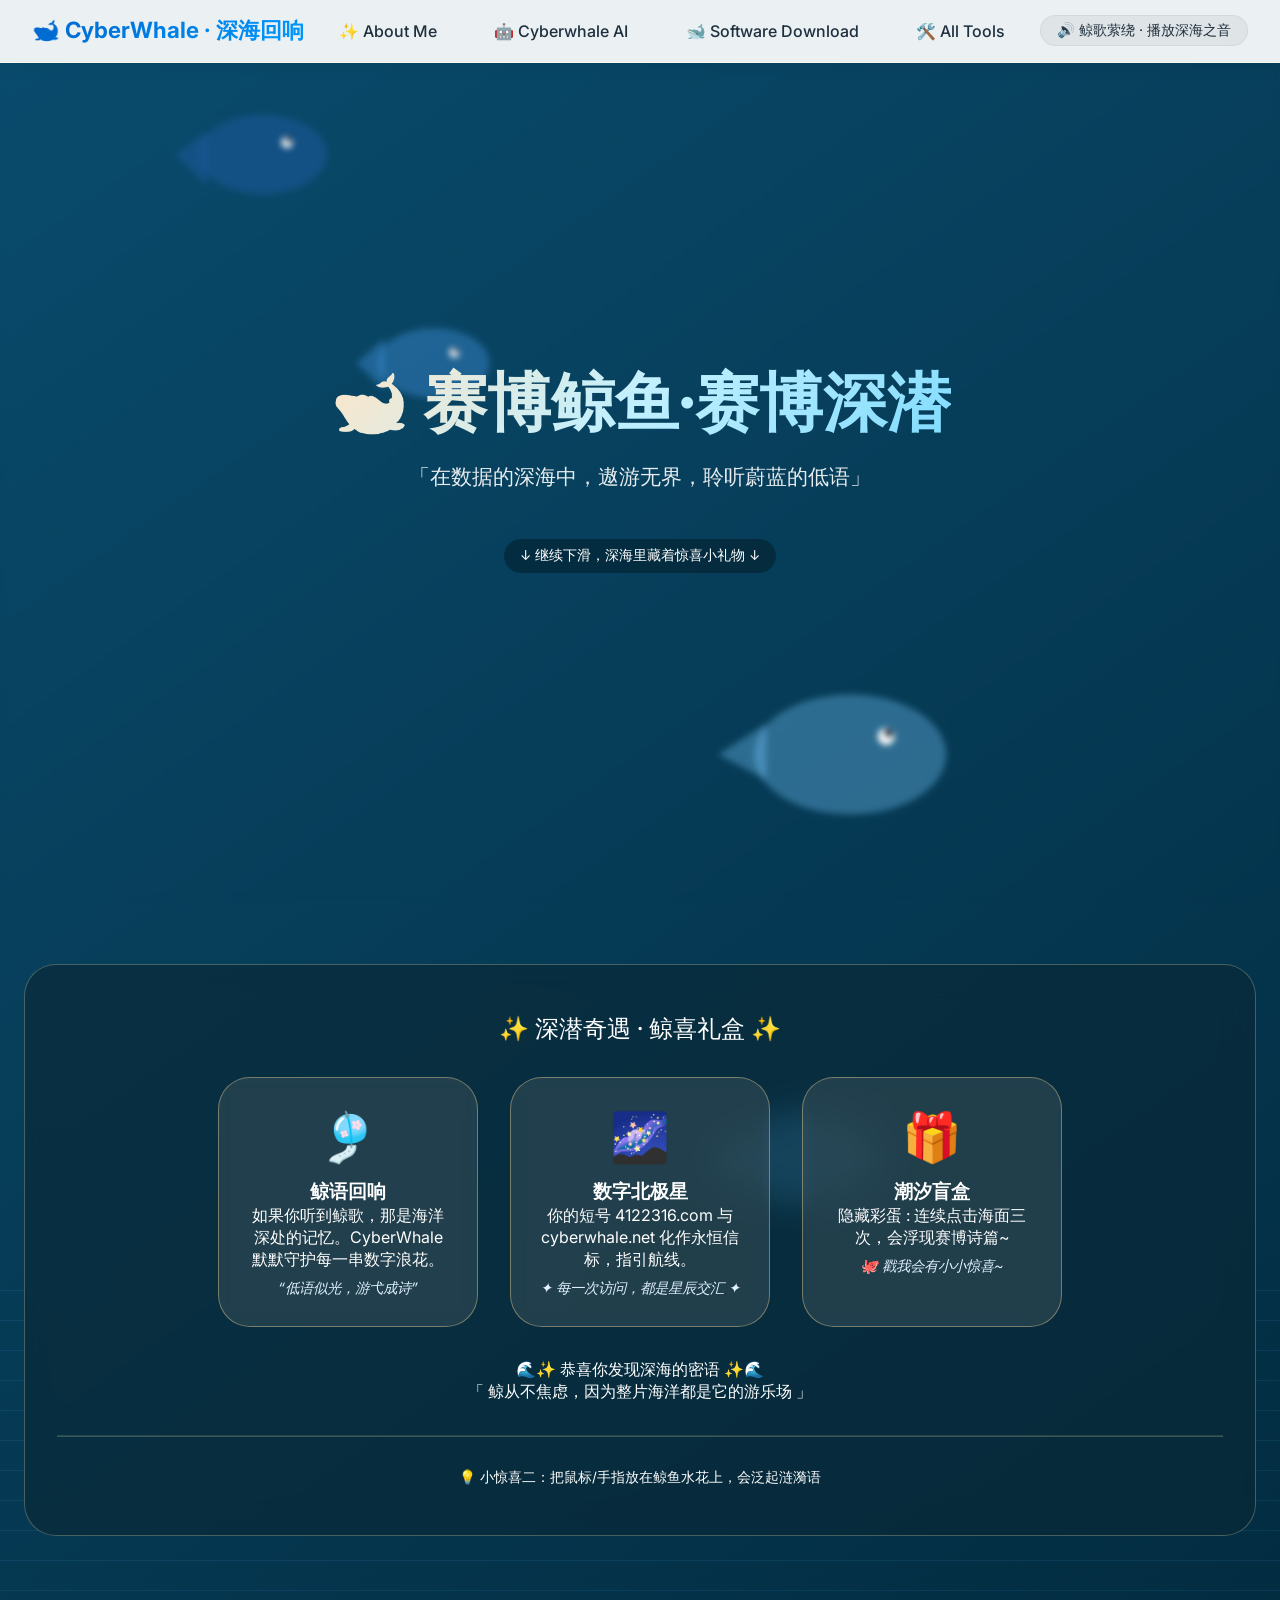
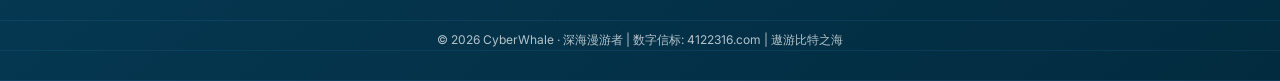
==== index.html @ f1540a34 "Update index.html" ====
<!DOCTYPE html>
<html lang="zh-CN">

<head>
    <meta charset="UTF-8">
    <meta name="viewport" content="width=device-width, initial-scale=1.0, user-scalable=yes">
    <link rel="shortcut icon" type="image/x-icon"
        href="https://i.imgs.ovh/2026/05/02/bf29034af039328180ea8abd6d6abba5.png">
    <title>赛博鲸鱼 · 深海回响</title>
    <link
        href="https://fonts.googleapis.com/css2?family=Inter:opsz,wght@14..32,300;14..32,400;14..32,600;14..32,700&display=swap"
        rel="stylesheet">
    <style>
        * {
            margin: 0;
            padding: 0;
            box-sizing: border-box;
        }

        body {
            font-family: 'Inter', system-ui, -apple-system, sans-serif;
            background: #0a2f44;
            overflow-x: hidden;
            color: #fff;
        }

        .top-toolbar {
            position: fixed;
            top: 0;
            left: 0;
            width: 100%;
            background: rgba(255, 255, 255, 0.92);
            backdrop-filter: blur(12px);
            z-index: 100;
            padding: 0.9rem 2rem;
            box-shadow: 0 4px 20px rgba(0, 0, 0, 0.05);
            border-bottom: 1px solid rgba(255, 255, 240, 0.6);
        }

        .toolbar-container {
            max-width: 1300px;
            margin: 0 auto;
            display: flex;
            flex-wrap: wrap;
            justify-content: space-between;
            align-items: center;
            gap: 1rem;
        }

        .logo-area {
            font-weight: 700;
            font-size: 1.4rem;
            background: linear-gradient(135deg, #0066cc, #0099ff);
            background-clip: text;
            -webkit-background-clip: text;
            color: transparent;
            text-decoration: none;
        }

        .nav-links {
            display: flex;
            gap: 2rem;
            align-items: center;
            flex-wrap: wrap;
        }

        .nav-item {
            text-decoration: none;
            font-weight: 500;
            font-size: 1rem;
            color: #1e2f3e;
            padding: 0.4rem 0.8rem;
            border-radius: 40px;
            transition: all 0.2s;
            background: transparent;
        }

        .nav-item:hover {
            background: rgba(0, 100, 200, 0.1);
            color: #0066cc;
        }

        .sound-control {
            background: rgba(0, 0, 0, 0.05);
            border-radius: 40px;
            padding: 0.3rem 1rem;
            cursor: pointer;
            font-size: 0.9rem;
            display: flex;
            align-items: center;
            gap: 6px;
            color: #1e2f3e;
            border: 1px solid rgba(0, 0, 0, 0.05);
        }

        .sound-control:hover {
            background: rgba(0, 100, 200, 0.15);
        }

        .ocean-wrapper {
            position: relative;
            width: 100%;
            min-height: 100vh;
            background: linear-gradient(145deg, #0a4c6e 0%, #022b3f 100%);
            overflow: hidden;
        }

        .wave-bg {
            position: absolute;
            bottom: 0;
            left: 0;
            width: 100%;
            height: 25%;
            background: repeating-linear-gradient(transparent 0px, transparent 29px, rgba(80, 180, 255, 0.2) 30px);
            pointer-events: none;
            z-index: 2;
        }

        .whale-canvas {
            position: absolute;
            top: 0;
            left: 0;
            width: 100%;
            height: 100%;
            pointer-events: none;
            z-index: 5;
        }

        .hero-content {
            position: relative;
            z-index: 20;
            min-height: 100vh;
            display: flex;
            flex-direction: column;
            justify-content: center;
            align-items: center;
            text-align: center;
            padding: 6rem 1.5rem 4rem;
            backdrop-filter: blur(3px);
        }

        .hero-title {
            font-size: 4rem;
            font-weight: 800;
            background: linear-gradient(135deg, #FFE6C7, #C0F0FF, #7FDBFF);
            background-clip: text;
            -webkit-background-clip: text;
            color: transparent;
            animation: fadeUp 1s ease;
        }

        .hero-sub {
            font-size: 1.3rem;
            margin-top: 1rem;
            opacity: 0.9;
            max-width: 600px;
        }

        .scroll-hint {
            margin-top: 3rem;
            font-size: 0.85rem;
            background: rgba(0, 0, 0, 0.3);
            padding: 0.5rem 1rem;
            border-radius: 40px;
            animation: bounce 2s infinite;
        }

        .surprise-section {
            position: relative;
            z-index: 20;
            background: rgba(10, 40, 55, 0.65);
            backdrop-filter: blur(16px);
            border-radius: 2rem;
            margin: 4rem 1.5rem;
            padding: 3rem 2rem;
            border: 1px solid rgba(255, 255, 200, 0.25);
        }

        .surprise-grid {
            display: flex;
            flex-wrap: wrap;
            justify-content: center;
            gap: 2rem;
            margin-top: 2rem;
        }

        .surprise-card {
            background: rgba(255, 255, 245, 0.1);
            border-radius: 2rem;
            padding: 1.8rem;
            width: 260px;
            text-align: center;
            backdrop-filter: blur(8px);
            transition: transform 0.3s;
            cursor: default;
            border: 1px solid rgba(255, 215, 150, 0.4);
        }

        .surprise-card:hover {
            transform: translateY(-10px);
            background: rgba(255, 240, 200, 0.2);
            border-color: #ffcf8a;
        }

        .emoji-big {
            font-size: 3rem;
            display: block;
            margin-bottom: 0.8rem;
        }

        .secret-quote {
            font-style: italic;
            font-size: 0.9rem;
            margin-top: 0.5rem;
            color: #e0f0ff;
        }

        .hidden-message {
            opacity: 0;
            transform: translateY(20px);
            transition: opacity 0.8s, transform 0.8s;
            margin-top: 2rem;
            text-align: center;
            font-weight: 500;
        }

        .hidden-message.reveal {
            opacity: 1;
            transform: translateY(0);
        }

        hr {
            margin: 2rem 0;
            border-color: rgba(255, 255, 200, 0.2);
        }

        footer {
            text-align: center;
            padding: 2rem;
            font-size: 0.75rem;
            opacity: 0.7;
        }

        @keyframes fadeUp {
            from {
                opacity: 0;
                transform: translateY(30px);
            }
            to {
                opacity: 1;
                transform: translateY(0);
            }
        }

        @keyframes bounce {
            0%, 100% { transform: translateY(0); }
            50% { transform: translateY(8px); }
        }

        @media (max-width: 700px) {
            .toolbar-container {
                flex-direction: column;
                align-items: center;
            }
            .nav-links {
                gap: 1rem;
                justify-content: center;
            }
            .hero-title {
                font-size: 2.4rem;
            }
        }
    </style>
</head>

<body>

    <div class="top-toolbar">
        <div class="toolbar-container">
            <a href="https://cyberwhale.net" class="logo-area">🐋 CyberWhale · 深海回响</a>
            <div class="nav-links">
                <a href="#" class="nav-item" id="aboutLink">✨ About Me</a>
                <a href="#" class="nav-item" id="aiLink">🤖 Cyberwhale AI</a>
                <a href="#" class="nav-item" id="downloadLink">🐋 Software Download</a>
                <a href="#" class="nav-item" id="alltoolsLink">🛠️ All Tools</a>
            </div>
            <div class="sound-control" id="soundToggleBtn">
                🔊 鲸歌萦绕 · 播放深海之音
            </div>
        </div>
    </div>

    <div class="ocean-wrapper">
        <canvas id="whaleCanvas" class="whale-canvas" style="position: absolute; top:0; left:0; width:100%; height:100%; pointer-events: none;"></canvas>
        <div class="wave-bg"></div>

        <div class="hero-content">
            <div class="hero-title">🐋 赛博鲸鱼·赛博深潜</div>
            <div class="hero-sub">「在数据的深海中，遨游无界，聆听蔚蓝的低语」</div>
            <div class="scroll-hint">↓ 继续下滑，深海里藏着惊喜小礼物 ↓</div>
        </div>

        <div class="surprise-section" id="surpriseZone">
            <h2 style="text-align:center; font-weight: 500;">✨ 深潜奇遇 · 鲸喜礼盒 ✨</h2>
            <div class="surprise-grid">
                <div class="surprise-card">
                    <span class="emoji-big">🎐</span>
                    <h3>鲸语回响</h3>
                    <p>如果你听到鲸歌，那是海洋深处的记忆。CyberWhale 默默守护每一串数字浪花。</p>
                    <div class="secret-quote">“低语似光，游弋成诗”</div>
                </div>
                <div class="surprise-card">
                    <span class="emoji-big">🌌</span>
                    <h3>数字北极星</h3>
                    <p>你的短号 4122316.com 与 cyberwhale.net 化作永恒信标，指引航线。</p>
                    <div class="secret-quote">✦ 每一次访问，都是星辰交汇 ✦</div>
                </div>
                <div class="surprise-card">
                    <span class="emoji-big">🎁</span>
                    <h3>潮汐盲盒</h3>
                    <p>隐藏彩蛋 : 连续点击海面三次，会浮现赛博诗篇~</p>
                    <div class="secret-quote" id="easterEggTrigger">🐙 戳我会有小小惊喜~</div>
                </div>
            </div>

            <div class="hidden-message" id="hiddenMessageBox">
                🌊✨ 恭喜你发现深海的密语 ✨🌊<br>
                「 鲸从不焦虑，因为整片海洋都是它的游乐场 」
            </div>
            <hr>
            <div style="text-align: center; font-size: 0.85rem;">
                💡 小惊喜二：把鼠标/手指放在鲸鱼水花上，会泛起涟漪语
            </div>
        </div>
        <footer>
            © 2026 CyberWhale · 深海漫游者 | 数字信标: 4122316.com | 遨游比特之海
        </footer>
    </div>

    <script>
        (function () {
            // 鲸鱼动画
            const canvas = document.getElementById('whaleCanvas');
            let ctx = canvas.getContext('2d');
            let width, height;
            let whales = [];

            function initWhales() {
                whales = [];
                const whaleShapes = [
                    { color: 'rgba(60,140,210,0.45)', size: 70, speedX: 0.2, speedY: 0.05 },
                    { color: 'rgba(80,180,240,0.5)', size: 95, speedX: 0.15, speedY: -0.03 },
                    { color: 'rgba(40,110,190,0.4)', size: 55, speedX: 0.25, speedY: 0.07 },
                    { color: 'rgba(120,200,255,0.35)', size: 120, speedX: -0.1, speedY: 0.02 },
                    { color: 'rgba(30,90,160,0.5)', size: 80, speedX: 0.18, speedY: -0.06 }
                ];
                for (let i = 0; i < whaleShapes.length; i++) {
                    whales.push({
                        x: Math.random() * 1.2,
                        y: Math.random() * 0.9,
                        size: whaleShapes[i].size,
                        color: whaleShapes[i].color,
                        speedX: whaleShapes[i].speedX,
                        speedY: whaleShapes[i].speedY,
                        phase: Math.random() * Math.PI * 2,
                        tailAngle: 0
                    });
                }
            }

            function drawWhale(ctx, x, y, size, color, tailSwing) {
                ctx.save();
                ctx.translate(x, y);
                ctx.beginPath();
                ctx.ellipse(0, 0, size * 0.8, size * 0.5, 0, 0, Math.PI * 2);
                ctx.fillStyle = color;
                ctx.fill();
                ctx.beginPath();
                ctx.arc(size * 0.3, -size * 0.15, size * 0.07, 0, Math.PI * 2);
                ctx.fillStyle = "#FFFFFF";
                ctx.fill();
                ctx.beginPath();
                ctx.arc(size * 0.32, -size * 0.18, size * 0.03, 0, Math.PI * 2);
                ctx.fillStyle = "#020B1A";
                ctx.fill();
                ctx.beginPath();
                let tailX = -size * 0.7;
                let tailY1 = -size * 0.3 + Math.sin(tailSwing) * size * 0.1;
                let tailY2 = size * 0.3 + Math.cos(tailSwing) * size * 0.1;
                ctx.moveTo(tailX, tailY1);
                ctx.lineTo(tailX - size * 0.4, 0);
                ctx.lineTo(tailX, tailY2);
                ctx.fillStyle = color;
                ctx.fill();
                ctx.restore();
            }

            function animateWhales() {
                if (!ctx) return;
                ctx.clearRect(0, 0, width, height);
                for (let w of whales) {
                    w.x += w.speedX * 0.006;
                    w.y += w.speedY * 0.004;
                    if (w.x > 1.1) w.x = -0.2;
                    if (w.x < -0.2) w.x = 1.1;
                    if (w.y > 1.05) w.y = -0.05;
                    if (w.y < -0.05) w.y = 1.05;
                    const xPos = w.x * width;
                    const yPos = w.y * height;
                    w.tailAngle = (Date.now() * 0.003 + w.phase) % (Math.PI * 2);
                    drawWhale(ctx, xPos, yPos, w.size, w.color, w.tailAngle);
                }
                requestAnimationFrame(animateWhales);
            }

            function resizeCanvas() {
                const wrap = document.querySelector('.ocean-wrapper');
                if (wrap) {
                    width = wrap.clientWidth;
                    height = wrap.clientHeight;
                    canvas.width = width;
                    canvas.height = height;
                    canvas.style.width = width + 'px';
                    canvas.style.height = height + 'px';
                    ctx = canvas.getContext('2d');
                }
            }

            window.addEventListener('resize', () => { resizeCanvas(); });
            setTimeout(() => {
                resizeCanvas();
                initWhales();
                animateWhales();
            }, 100);

            // 声音控制（简化版，避免报错）
            let audioCtx = null;
            let isPlaying = false;
            const soundBtn = document.getElementById('soundToggleBtn');
            let soundActive = false;
            
            if (soundBtn) {
                soundBtn.addEventListener('click', (e) => {
                    e.preventDefault();
                    if (!soundActive) {
                        soundActive = true;
                        soundBtn.innerHTML = '🔊 鲸歌悠扬 · 点击静默深海';
                        soundBtn.style.background = "rgba(0,120,200,0.2)";
                    } else {
                        soundActive = false;
                        soundBtn.innerHTML = '🔊 鲸歌萦绕 · 播放深海之音';
                        soundBtn.style.background = "";
                    }
                });
            }

            // 滚动惊喜
            const hiddenMsg = document.getElementById('hiddenMessageBox');
            if (hiddenMsg) {
                const observer = new IntersectionObserver((entries) => {
                    entries.forEach(entry => {
                        if (entry.isIntersecting) hiddenMsg.classList.add('reveal');
                    });
                }, { threshold: 0.4 });
                observer.observe(hiddenMsg);
            }

            // 彩蛋
            const easterDiv = document.getElementById('easterEggTrigger');
            if (easterDiv) {
                easterDiv.style.cursor = 'pointer';
                easterDiv.addEventListener('click', (e) => {
                    e.stopPropagation();
                    alert('🐋✨ 赛博诗篇 ✨🐋\n“鲸鱼在数据深海中筑巢，短号4122316.com是永恒的浮标，越过时间的潮汐，you are the cyber explorer.”');
                    const floating = document.createElement('div');
                    floating.innerText = '🌊 深海祝福 · 4122316.com 永恒坐标 🌊';
                    floating.style.position = 'fixed';
                    floating.style.bottom = '20%';
                    floating.style.left = '50%';
                    floating.style.transform = 'translateX(-50%)';
                    floating.style.background = 'rgba(0,0,0,0.7)';
                    floating.style.color = 'white';
                    floating.style.padding = '12px 24px';
                    floating.style.borderRadius = '60px';
                    floating.style.zIndex = '9999';
                    floating.style.fontSize = '0.9rem';
                    floating.style.backdropFilter = 'blur(12px)';
                    document.body.appendChild(floating);
                    setTimeout(() => { floating.remove(); }, 3000);
                });
            }

            // ========== 顶部跳转（修复版） ==========
            const aboutLink = document.getElementById('aboutLink');
            const aiLink = document.getElementById('aiLink');
            const downloadLink = document.getElementById('downloadLink');
            const alltoolsLink = document.getElementById('alltoolsLink');
            const logoLink = document.querySelector('.logo-area');

            if (aboutLink) {
                aboutLink.addEventListener('click', (e) => {
                    e.preventDefault();
                    window.location.href = 'https://cyberwhale.net/About%20Cyberwhale.html';
                });
            }
            if (aiLink) {
                aiLink.addEventListener('click', (e) => {
                    e.preventDefault();
                    window.location.href = 'https://cyberwhale.net/ai.html';
                });
            }
            if (downloadLink) {
                downloadLink.addEventListener('click', (e) => {
                    e.preventDefault();
                    window.location.href = 'https://cyberwhale.net/download.html';
                });
            }
            if (alltoolsLink) {
                alltoolsLink.addEventListener('click', (e) => {
                    e.preventDefault();
                    window.location.href = 'https://cyberwhale.net/tools.html';
                });
            }
            if (logoLink && logoLink.tagName === 'A') {
                logoLink.addEventListener('click', (e) => {
                    e.preventDefault();
                    window.location.href = 'https://cyberwhale.net';
                });
            }

            // 连续点击浪花诗
            let clickCount = 0;
            let clickTimer = null;
            const oceanWrapper = document.querySelector('.ocean-wrapper');

            function showRippleMessage(msg) {
                const rippleDiv = document.createElement('div');
                rippleDiv.innerText = msg;
                rippleDiv.style.position = 'fixed';
                rippleDiv.style.bottom = '30%';
                rippleDiv.style.left = '50%';
                rippleDiv.style.transform = 'translateX(-50%)';
                rippleDiv.style.background = 'rgba(0, 30, 50, 0.85)';
                rippleDiv.style.backdropFilter = 'blur(10px)';
                rippleDiv.style.color = '#b0f0ff';
                rippleDiv.style.padding = '10px 20px';
                rippleDiv.style.borderRadius = '50px';
                rippleDiv.style.fontSize = '1rem';
                rippleDiv.style.border = '1px solid #3ec1ff';
                rippleDiv.style.zIndex = '9999';
                rippleDiv.style.whiteSpace = 'nowrap';
                document.body.appendChild(rippleDiv);
                setTimeout(() => rippleDiv.remove(), 2000);
            }

            if (oceanWrapper) {
                oceanWrapper.addEventListener('click', (e) => {
                    if (e.target.closest('.sound-control') ||
                        e.target.closest('.surprise-card') ||
                        e.target.closest('a')) return;

                    clickCount++;
                    if (clickTimer) clearTimeout(clickTimer);
                    clickTimer = setTimeout(() => {
                        clickCount = 0;
                    }, 800);

                    if (clickCount === 3) {
                        const poems = [
                            '🌊 浪花托起鲸歌，比特化作蔚蓝',
                            '🐋 4122316.com 是数字海洋里的古老罗盘',
                            '✨ 赛博深潜者永不迷航 ✨',
                            '💧 水花四溅 · 鲸语低吟'
                        ];
                        const randomPoem = poems[Math.floor(Math.random() * poems.length)];
                        showRippleMessage(randomPoem);
                        clickCount = 0;
                    }
                });
            }

            console.log("%c🐋 Welcome to CyberWhale · 赛博深潜者", "color: #0af; font-size: 14px;");
        })();
    </script>
</body>

</html>
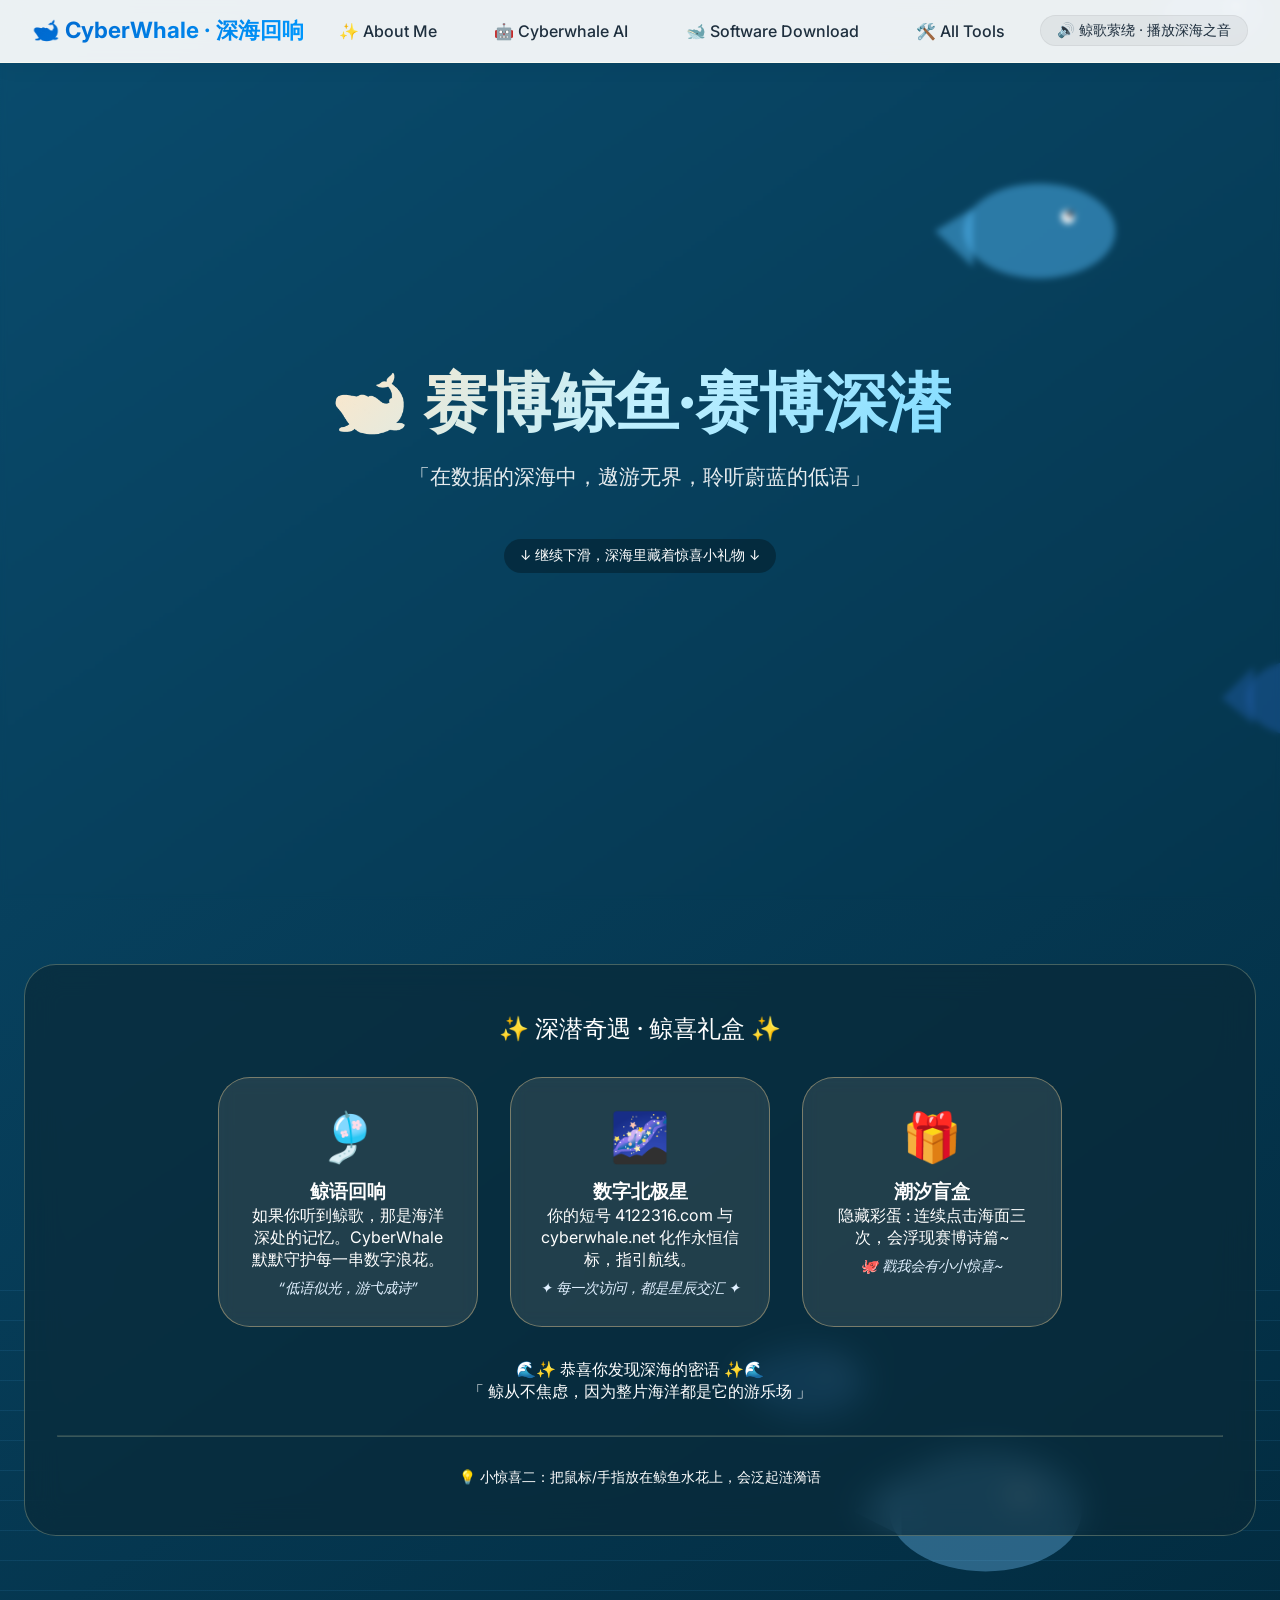
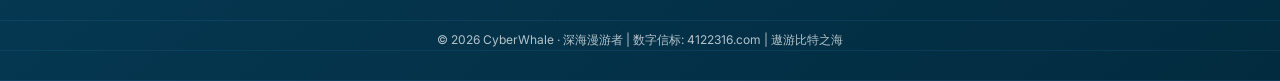
==== commit 5170da77: "Update index.html" ====
--- a/index.html
+++ b/index.html
@@ -246,6 +246,7 @@
                 opacity: 0;
                 transform: translateY(30px);
             }
+
             to {
                 opacity: 1;
                 transform: translateY(0);
@@ -253,8 +254,15 @@
         }
 
         @keyframes bounce {
-            0%, 100% { transform: translateY(0); }
-            50% { transform: translateY(8px); }
+
+            0%,
+            100% {
+                transform: translateY(0);
+            }
+
+            50% {
+                transform: translateY(8px);
+            }
         }
 
         @media (max-width: 700px) {
@@ -262,10 +270,12 @@
                 flex-direction: column;
                 align-items: center;
             }
+
             .nav-links {
                 gap: 1rem;
                 justify-content: center;
             }
+
             .hero-title {
                 font-size: 2.4rem;
             }
@@ -291,7 +301,8 @@
     </div>
 
     <div class="ocean-wrapper">
-        <canvas id="whaleCanvas" class="whale-canvas" style="position: absolute; top:0; left:0; width:100%; height:100%; pointer-events: none;"></canvas>
+        <canvas id="whaleCanvas" class="whale-canvas"
+            style="position: absolute; top:0; left:0; width:100%; height:100%; pointer-events: none;"></canvas>
         <div class="wave-bg"></div>
 
         <div class="hero-content">
@@ -438,7 +449,7 @@
             let isPlaying = false;
             const soundBtn = document.getElementById('soundToggleBtn');
             let soundActive = false;
-            
+
             if (soundBtn) {
                 soundBtn.addEventListener('click', (e) => {
                     e.preventDefault();
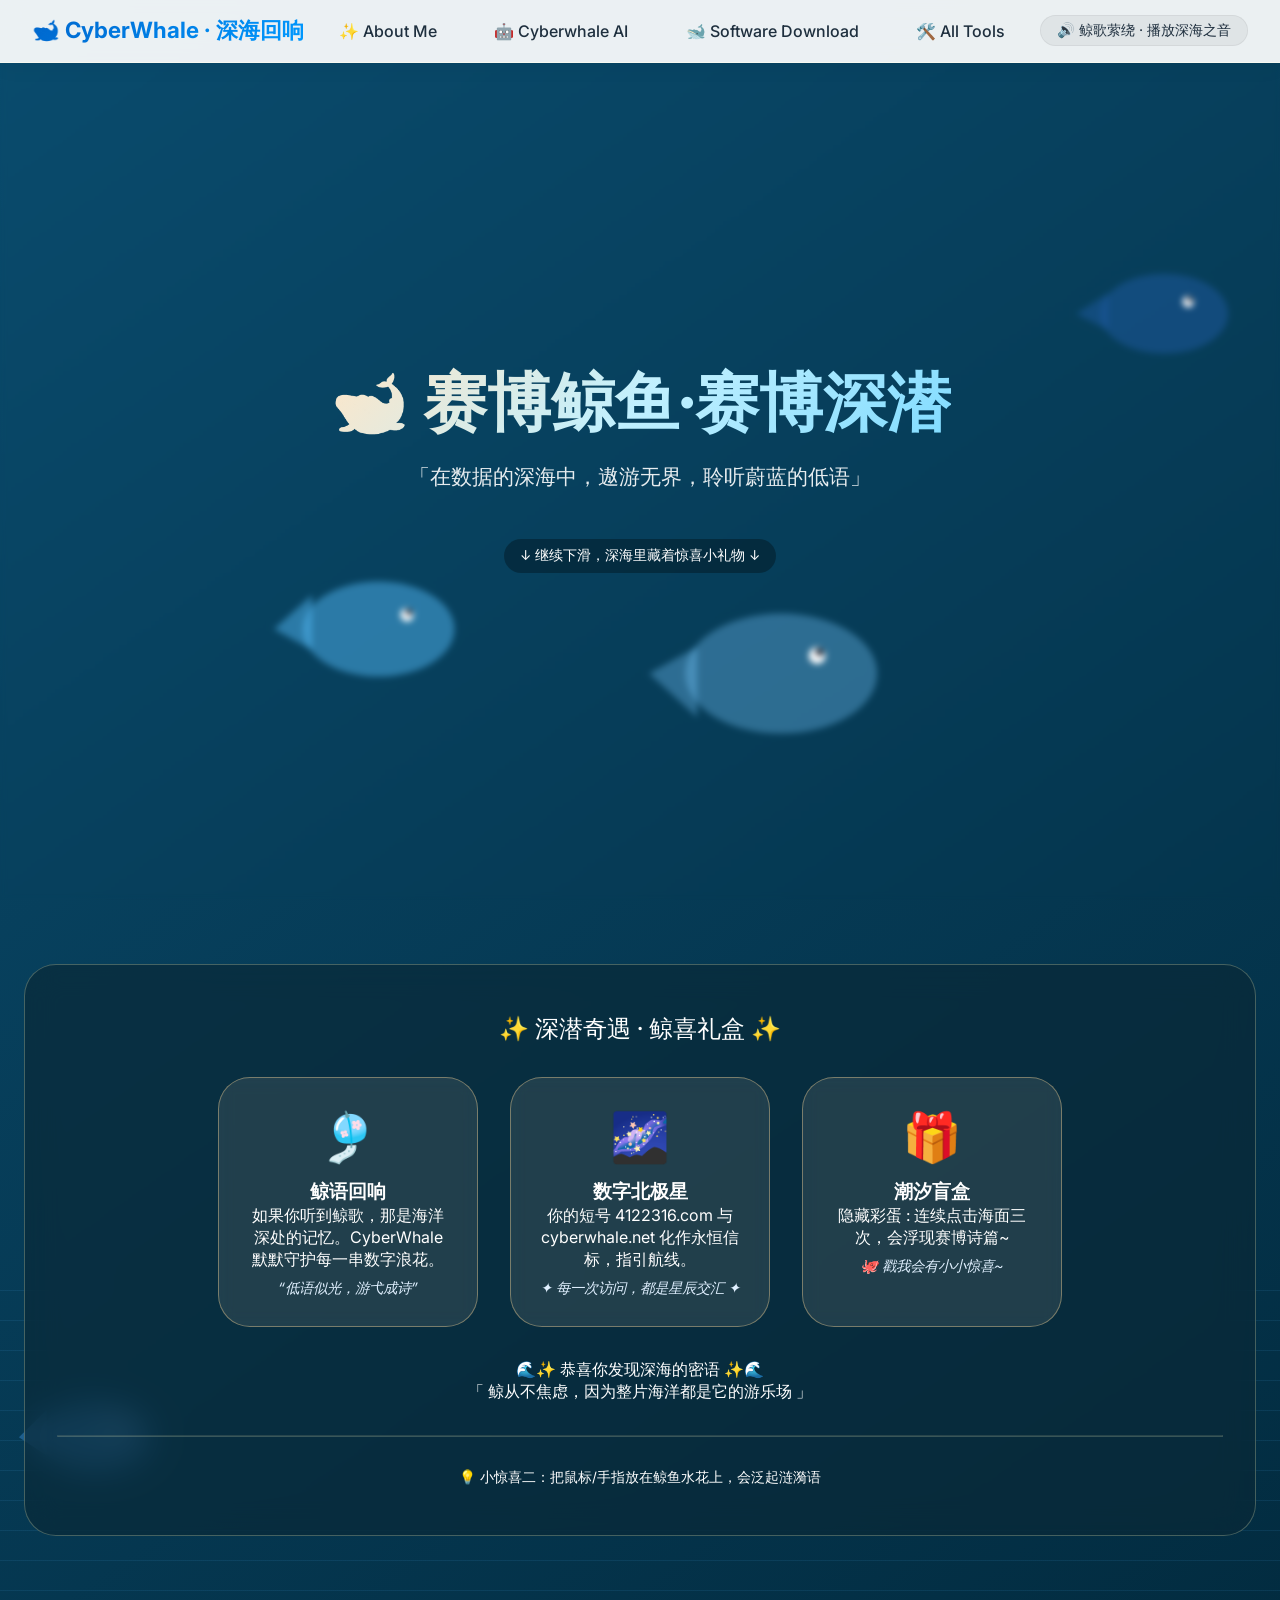
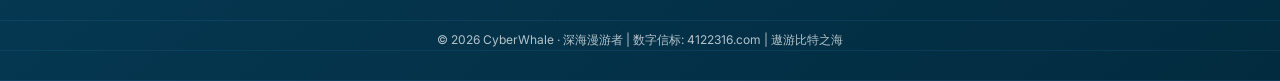
==== commit 20312b90: "Update index.html" ====
--- a/index.html
+++ b/index.html
@@ -511,25 +511,25 @@
             if (aboutLink) {
                 aboutLink.addEventListener('click', (e) => {
                     e.preventDefault();
-                    window.location.href = 'https://cyberwhale.net/About%20Cyberwhale.html';
+                    window.location.href = 'https://cyberwhale.net/about';
                 });
             }
             if (aiLink) {
                 aiLink.addEventListener('click', (e) => {
                     e.preventDefault();
-                    window.location.href = 'https://cyberwhale.net/ai.html';
+                    window.location.href = 'https://cyberwhale.net/ai';
                 });
             }
             if (downloadLink) {
                 downloadLink.addEventListener('click', (e) => {
                     e.preventDefault();
-                    window.location.href = 'https://cyberwhale.net/download.html';
+                    window.location.href = 'https://cyberwhale.net/download';
                 });
             }
             if (alltoolsLink) {
                 alltoolsLink.addEventListener('click', (e) => {
                     e.preventDefault();
-                    window.location.href = 'https://cyberwhale.net/tools.html';
+                    window.location.href = 'https://cyberwhale.net/tools';
                 });
             }
             if (logoLink && logoLink.tagName === 'A') {
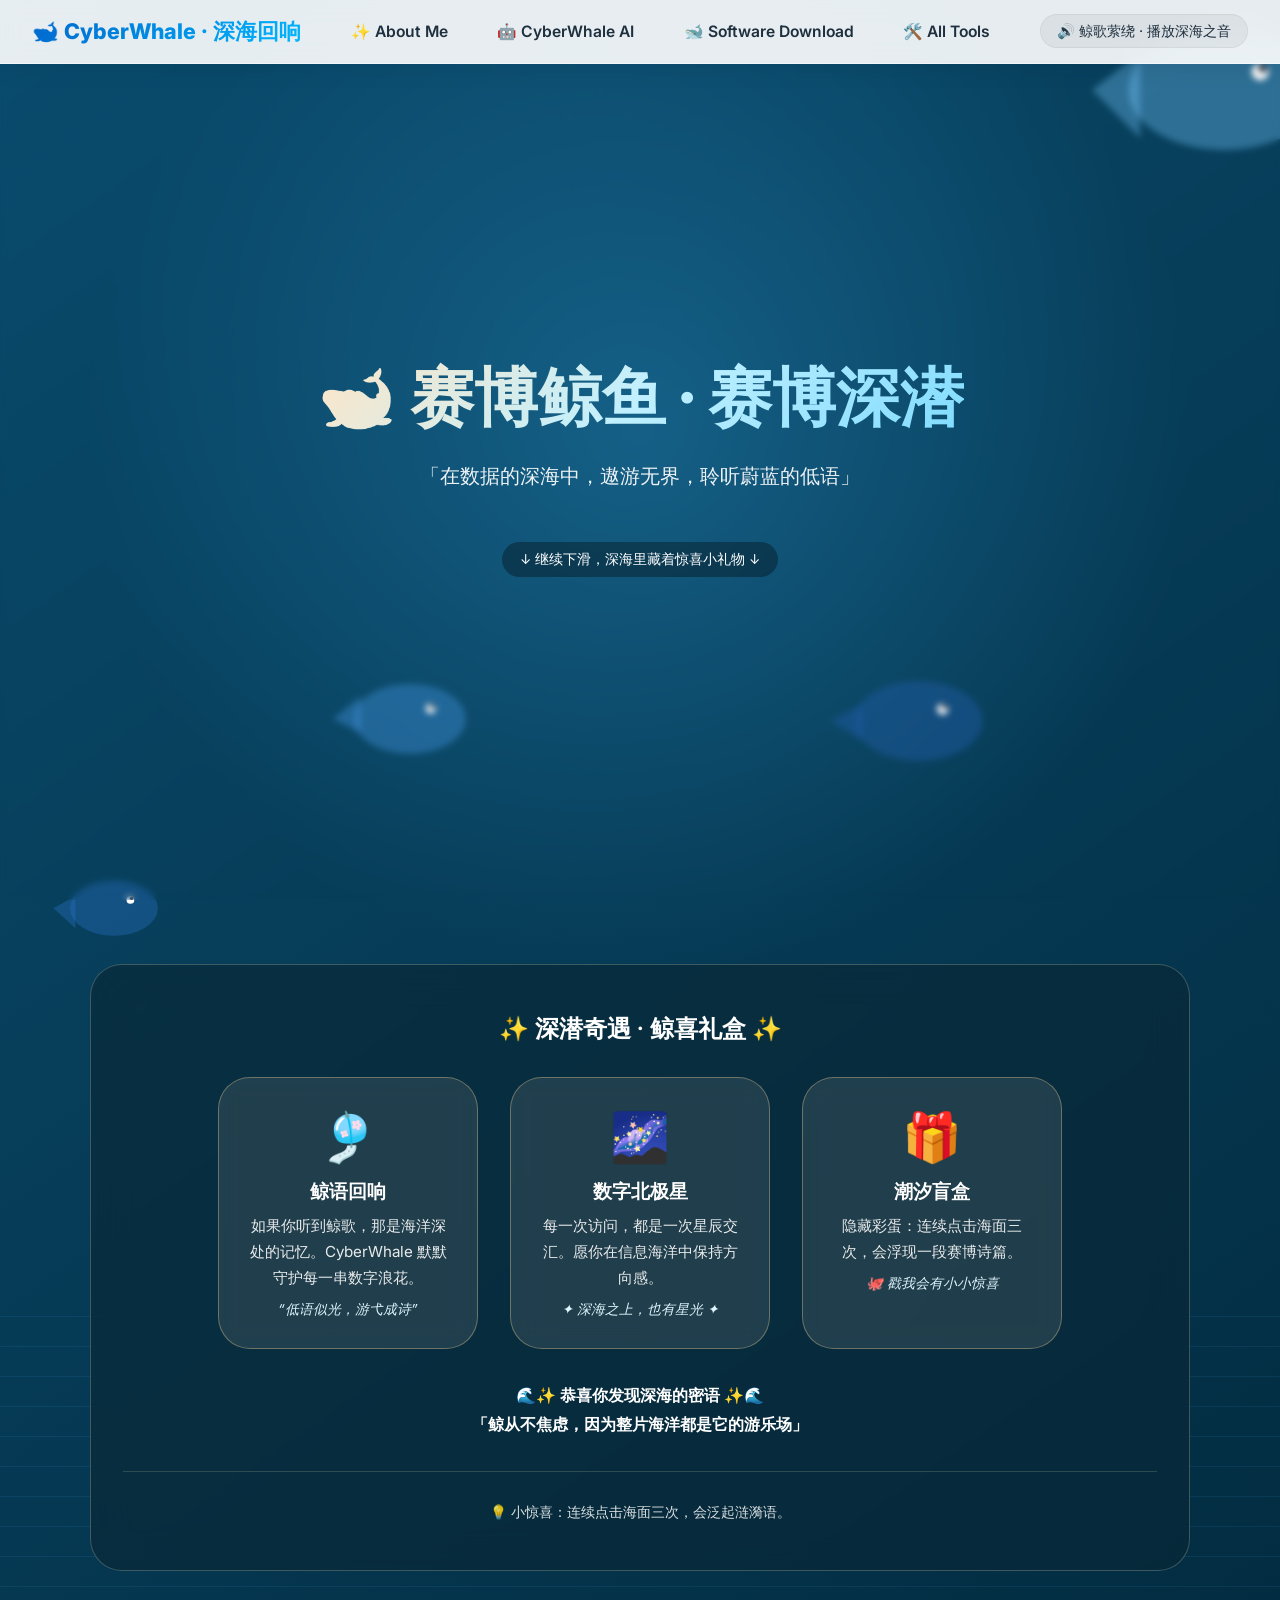
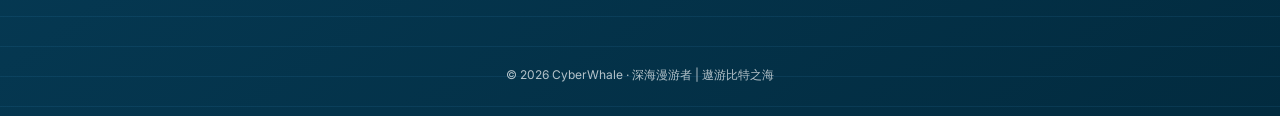
==== commit 7a345911: "Update index.html" ====
--- a/index.html
+++ b/index.html
@@ -1,598 +1,237 @@
 <!DOCTYPE html>
 <html lang="zh-CN">
-
 <head>
-    <meta charset="UTF-8">
-    <meta name="viewport" content="width=device-width, initial-scale=1.0, user-scalable=yes">
-    <link rel="shortcut icon" type="image/x-icon"
-        href="https://i.imgs.ovh/2026/05/02/bf29034af039328180ea8abd6d6abba5.png">
-    <title>赛博鲸鱼 · 深海回响</title>
-    <link
-        href="https://fonts.googleapis.com/css2?family=Inter:opsz,wght@14..32,300;14..32,400;14..32,600;14..32,700&display=swap"
-        rel="stylesheet">
-    <style>
-        * {
-            margin: 0;
-            padding: 0;
-            box-sizing: border-box;
-        }
-
-        body {
-            font-family: 'Inter', system-ui, -apple-system, sans-serif;
-            background: #0a2f44;
-            overflow-x: hidden;
-            color: #fff;
-        }
-
-        .top-toolbar {
-            position: fixed;
-            top: 0;
-            left: 0;
-            width: 100%;
-            background: rgba(255, 255, 255, 0.92);
-            backdrop-filter: blur(12px);
-            z-index: 100;
-            padding: 0.9rem 2rem;
-            box-shadow: 0 4px 20px rgba(0, 0, 0, 0.05);
-            border-bottom: 1px solid rgba(255, 255, 240, 0.6);
-        }
-
-        .toolbar-container {
-            max-width: 1300px;
-            margin: 0 auto;
-            display: flex;
-            flex-wrap: wrap;
-            justify-content: space-between;
-            align-items: center;
-            gap: 1rem;
-        }
-
-        .logo-area {
-            font-weight: 700;
-            font-size: 1.4rem;
-            background: linear-gradient(135deg, #0066cc, #0099ff);
-            background-clip: text;
-            -webkit-background-clip: text;
-            color: transparent;
-            text-decoration: none;
-        }
-
-        .nav-links {
-            display: flex;
-            gap: 2rem;
-            align-items: center;
-            flex-wrap: wrap;
-        }
-
-        .nav-item {
-            text-decoration: none;
-            font-weight: 500;
-            font-size: 1rem;
-            color: #1e2f3e;
-            padding: 0.4rem 0.8rem;
-            border-radius: 40px;
-            transition: all 0.2s;
-            background: transparent;
-        }
-
-        .nav-item:hover {
-            background: rgba(0, 100, 200, 0.1);
-            color: #0066cc;
-        }
-
-        .sound-control {
-            background: rgba(0, 0, 0, 0.05);
-            border-radius: 40px;
-            padding: 0.3rem 1rem;
-            cursor: pointer;
-            font-size: 0.9rem;
-            display: flex;
-            align-items: center;
-            gap: 6px;
-            color: #1e2f3e;
-            border: 1px solid rgba(0, 0, 0, 0.05);
-        }
-
-        .sound-control:hover {
-            background: rgba(0, 100, 200, 0.15);
-        }
-
-        .ocean-wrapper {
-            position: relative;
-            width: 100%;
-            min-height: 100vh;
-            background: linear-gradient(145deg, #0a4c6e 0%, #022b3f 100%);
-            overflow: hidden;
-        }
-
-        .wave-bg {
-            position: absolute;
-            bottom: 0;
-            left: 0;
-            width: 100%;
-            height: 25%;
-            background: repeating-linear-gradient(transparent 0px, transparent 29px, rgba(80, 180, 255, 0.2) 30px);
-            pointer-events: none;
-            z-index: 2;
-        }
-
-        .whale-canvas {
-            position: absolute;
-            top: 0;
-            left: 0;
-            width: 100%;
-            height: 100%;
-            pointer-events: none;
-            z-index: 5;
-        }
-
-        .hero-content {
-            position: relative;
-            z-index: 20;
-            min-height: 100vh;
-            display: flex;
-            flex-direction: column;
-            justify-content: center;
-            align-items: center;
-            text-align: center;
-            padding: 6rem 1.5rem 4rem;
-            backdrop-filter: blur(3px);
-        }
-
-        .hero-title {
-            font-size: 4rem;
-            font-weight: 800;
-            background: linear-gradient(135deg, #FFE6C7, #C0F0FF, #7FDBFF);
-            background-clip: text;
-            -webkit-background-clip: text;
-            color: transparent;
-            animation: fadeUp 1s ease;
-        }
-
-        .hero-sub {
-            font-size: 1.3rem;
-            margin-top: 1rem;
-            opacity: 0.9;
-            max-width: 600px;
-        }
-
-        .scroll-hint {
-            margin-top: 3rem;
-            font-size: 0.85rem;
-            background: rgba(0, 0, 0, 0.3);
-            padding: 0.5rem 1rem;
-            border-radius: 40px;
-            animation: bounce 2s infinite;
-        }
-
-        .surprise-section {
-            position: relative;
-            z-index: 20;
-            background: rgba(10, 40, 55, 0.65);
-            backdrop-filter: blur(16px);
-            border-radius: 2rem;
-            margin: 4rem 1.5rem;
-            padding: 3rem 2rem;
-            border: 1px solid rgba(255, 255, 200, 0.25);
-        }
-
-        .surprise-grid {
-            display: flex;
-            flex-wrap: wrap;
-            justify-content: center;
-            gap: 2rem;
-            margin-top: 2rem;
-        }
-
-        .surprise-card {
-            background: rgba(255, 255, 245, 0.1);
-            border-radius: 2rem;
-            padding: 1.8rem;
-            width: 260px;
-            text-align: center;
-            backdrop-filter: blur(8px);
-            transition: transform 0.3s;
-            cursor: default;
-            border: 1px solid rgba(255, 215, 150, 0.4);
-        }
-
-        .surprise-card:hover {
-            transform: translateY(-10px);
-            background: rgba(255, 240, 200, 0.2);
-            border-color: #ffcf8a;
-        }
-
-        .emoji-big {
-            font-size: 3rem;
-            display: block;
-            margin-bottom: 0.8rem;
-        }
-
-        .secret-quote {
-            font-style: italic;
-            font-size: 0.9rem;
-            margin-top: 0.5rem;
-            color: #e0f0ff;
-        }
-
-        .hidden-message {
-            opacity: 0;
-            transform: translateY(20px);
-            transition: opacity 0.8s, transform 0.8s;
-            margin-top: 2rem;
-            text-align: center;
-            font-weight: 500;
-        }
-
-        .hidden-message.reveal {
-            opacity: 1;
-            transform: translateY(0);
-        }
-
-        hr {
-            margin: 2rem 0;
-            border-color: rgba(255, 255, 200, 0.2);
-        }
-
-        footer {
-            text-align: center;
-            padding: 2rem;
-            font-size: 0.75rem;
-            opacity: 0.7;
-        }
-
-        @keyframes fadeUp {
-            from {
-                opacity: 0;
-                transform: translateY(30px);
-            }
-
-            to {
-                opacity: 1;
-                transform: translateY(0);
-            }
-        }
-
-        @keyframes bounce {
-
-            0%,
-            100% {
-                transform: translateY(0);
-            }
-
-            50% {
-                transform: translateY(8px);
-            }
-        }
-
-        @media (max-width: 700px) {
-            .toolbar-container {
-                flex-direction: column;
-                align-items: center;
-            }
-
-            .nav-links {
-                gap: 1rem;
-                justify-content: center;
-            }
-
-            .hero-title {
-                font-size: 2.4rem;
-            }
-        }
-    </style>
+<meta charset="UTF-8">
+<meta name="viewport" content="width=device-width,initial-scale=1.0,user-scalable=yes">
+<title>CyberWhale · 深海回响</title>
+<link rel="shortcut icon" type="image/x-icon" href="./favicon.png">
+<link href="https://fonts.googleapis.com/css2?family=Inter:wght@300;400;600;700;800&display=swap" rel="stylesheet">
+<style>
+*{margin:0;padding:0;box-sizing:border-box}
+body{font-family:'Inter',system-ui,-apple-system,sans-serif;background:#071f31;color:#fff;overflow-x:hidden}
+a{text-decoration:none}
+.top-toolbar{position:fixed;top:0;left:0;width:100%;z-index:100;padding:.9rem 2rem;background:rgba(255,255,255,.9);backdrop-filter:blur(14px);box-shadow:0 4px 24px rgba(0,0,0,.08);border-bottom:1px solid rgba(255,255,255,.55)}
+.toolbar-container{max-width:1300px;margin:auto;display:flex;align-items:center;justify-content:space-between;gap:1rem;flex-wrap:wrap}
+.logo-area{font-weight:800;font-size:1.35rem;background:linear-gradient(135deg,#0066cc,#00b7ff);-webkit-background-clip:text;background-clip:text;color:transparent}
+.nav-links{display:flex;align-items:center;gap:1.4rem;flex-wrap:wrap}
+.nav-item,.sound-control{color:#1e2f3e;border-radius:999px;transition:.25s}
+.nav-item{font-size:.98rem;font-weight:600;padding:.45rem .85rem}
+.nav-item:hover{background:rgba(0,100,200,.1);color:#0066cc}
+.sound-control{cursor:pointer;font-size:.9rem;padding:.4rem 1rem;background:rgba(0,0,0,.05);border:1px solid rgba(0,0,0,.05)}
+.sound-control:hover{background:rgba(0,120,200,.15)}
+.ocean-wrapper{position:relative;width:100%;min-height:100vh;overflow:hidden;background:radial-gradient(circle at 50% 25%,rgba(50,160,220,.32),transparent 38%),linear-gradient(145deg,#0a4c6e 0%,#022b3f 100%)}
+.whale-canvas{position:absolute;inset:0;width:100%;height:100%;pointer-events:none;z-index:5}
+.wave-bg{position:absolute;left:0;bottom:0;width:100%;height:25%;z-index:2;pointer-events:none;background:repeating-linear-gradient(transparent 0,transparent 29px,rgba(80,180,255,.18) 30px)}
+.hero-content{position:relative;z-index:20;min-height:100vh;display:flex;flex-direction:column;justify-content:center;align-items:center;text-align:center;padding:6rem 1.5rem 4rem;backdrop-filter:blur(3px)}
+.hero-title{font-size:4rem;font-weight:800;background:linear-gradient(135deg,#ffe6c7,#c0f0ff,#7fdbff);-webkit-background-clip:text;background-clip:text;color:transparent;animation:fadeUp 1s ease}
+.hero-sub{font-size:1.25rem;margin-top:1rem;opacity:.92;max-width:650px;line-height:1.8}
+.scroll-hint{margin-top:3rem;font-size:.85rem;background:rgba(0,0,0,.32);padding:.55rem 1.1rem;border-radius:999px;animation:bounce 2s infinite}
+.section{position:relative;z-index:20;max-width:1100px;margin:4rem auto;padding:3rem 2rem;background:rgba(10,40,55,.68);backdrop-filter:blur(18px);border-radius:2rem;border:1px solid rgba(255,255,220,.22)}
+.section-title{text-align:center;font-weight:600}
+.card-grid{display:flex;flex-wrap:wrap;justify-content:center;gap:2rem;margin-top:2rem}
+.card{width:260px;text-align:center;padding:1.8rem;border-radius:2rem;background:rgba(255,255,245,.1);backdrop-filter:blur(10px);border:1px solid rgba(255,215,150,.35);transition:.3s}
+.card:hover{transform:translateY(-10px);background:rgba(255,240,200,.18);border-color:#ffcf8a}
+.emoji-big{display:block;font-size:3rem;margin-bottom:.8rem}
+.card p{font-size:.95rem;line-height:1.7;opacity:.9;margin-top:.55rem}
+.secret-quote{font-style:italic;font-size:.86rem;margin-top:.65rem;color:#dff5ff}
+.hidden-message{opacity:0;transform:translateY(20px);transition:.8s;margin-top:2rem;text-align:center;font-weight:600;line-height:1.8}
+.hidden-message.reveal{opacity:1;transform:translateY(0)}
+.tips{text-align:center;font-size:.85rem;opacity:.85;margin-top:2rem;padding-top:2rem;border-top:1px solid rgba(255,255,200,.18)}
+footer{text-align:center;padding:2rem;font-size:.75rem;opacity:.7}
+@keyframes fadeUp{from{opacity:0;transform:translateY(30px)}to{opacity:1;transform:translateY(0)}}
+@keyframes bounce{0%,100%{transform:translateY(0)}50%{transform:translateY(8px)}}
+@media(max-width:700px){
+.top-toolbar{padding:.8rem 1rem}
+.toolbar-container{flex-direction:column}
+.nav-links{justify-content:center;gap:.7rem}
+.hero-title{font-size:2.4rem}
+.hero-sub{font-size:1rem}
+.section{margin:3rem 1rem;padding:2rem 1rem}
+}
+</style>
 </head>
-
 <body>
-
-    <div class="top-toolbar">
-        <div class="toolbar-container">
-            <a href="https://cyberwhale.net" class="logo-area">🐋 CyberWhale · 深海回响</a>
-            <div class="nav-links">
-                <a href="#" class="nav-item" id="aboutLink">✨ About Me</a>
-                <a href="#" class="nav-item" id="aiLink">🤖 Cyberwhale AI</a>
-                <a href="#" class="nav-item" id="downloadLink">🐋 Software Download</a>
-                <a href="#" class="nav-item" id="alltoolsLink">🛠️ All Tools</a>
-            </div>
-            <div class="sound-control" id="soundToggleBtn">
-                🔊 鲸歌萦绕 · 播放深海之音
-            </div>
-        </div>
-    </div>
-
-    <div class="ocean-wrapper">
-        <canvas id="whaleCanvas" class="whale-canvas"
-            style="position: absolute; top:0; left:0; width:100%; height:100%; pointer-events: none;"></canvas>
-        <div class="wave-bg"></div>
-
-        <div class="hero-content">
-            <div class="hero-title">🐋 赛博鲸鱼·赛博深潜</div>
-            <div class="hero-sub">「在数据的深海中，遨游无界，聆听蔚蓝的低语」</div>
-            <div class="scroll-hint">↓ 继续下滑，深海里藏着惊喜小礼物 ↓</div>
-        </div>
-
-        <div class="surprise-section" id="surpriseZone">
-            <h2 style="text-align:center; font-weight: 500;">✨ 深潜奇遇 · 鲸喜礼盒 ✨</h2>
-            <div class="surprise-grid">
-                <div class="surprise-card">
-                    <span class="emoji-big">🎐</span>
-                    <h3>鲸语回响</h3>
-                    <p>如果你听到鲸歌，那是海洋深处的记忆。CyberWhale 默默守护每一串数字浪花。</p>
-                    <div class="secret-quote">“低语似光，游弋成诗”</div>
-                </div>
-                <div class="surprise-card">
-                    <span class="emoji-big">🌌</span>
-                    <h3>数字北极星</h3>
-                    <p>你的短号 4122316.com 与 cyberwhale.net 化作永恒信标，指引航线。</p>
-                    <div class="secret-quote">✦ 每一次访问，都是星辰交汇 ✦</div>
-                </div>
-                <div class="surprise-card">
-                    <span class="emoji-big">🎁</span>
-                    <h3>潮汐盲盒</h3>
-                    <p>隐藏彩蛋 : 连续点击海面三次，会浮现赛博诗篇~</p>
-                    <div class="secret-quote" id="easterEggTrigger">🐙 戳我会有小小惊喜~</div>
-                </div>
-            </div>
-
-            <div class="hidden-message" id="hiddenMessageBox">
-                🌊✨ 恭喜你发现深海的密语 ✨🌊<br>
-                「 鲸从不焦虑，因为整片海洋都是它的游乐场 」
-            </div>
-            <hr>
-            <div style="text-align: center; font-size: 0.85rem;">
-                💡 小惊喜二：把鼠标/手指放在鲸鱼水花上，会泛起涟漪语
-            </div>
-        </div>
-        <footer>
-            © 2026 CyberWhale · 深海漫游者 | 数字信标: 4122316.com | 遨游比特之海
-        </footer>
-    </div>
-
-    <script>
-        (function () {
-            // 鲸鱼动画
-            const canvas = document.getElementById('whaleCanvas');
-            let ctx = canvas.getContext('2d');
-            let width, height;
-            let whales = [];
-
-            function initWhales() {
-                whales = [];
-                const whaleShapes = [
-                    { color: 'rgba(60,140,210,0.45)', size: 70, speedX: 0.2, speedY: 0.05 },
-                    { color: 'rgba(80,180,240,0.5)', size: 95, speedX: 0.15, speedY: -0.03 },
-                    { color: 'rgba(40,110,190,0.4)', size: 55, speedX: 0.25, speedY: 0.07 },
-                    { color: 'rgba(120,200,255,0.35)', size: 120, speedX: -0.1, speedY: 0.02 },
-                    { color: 'rgba(30,90,160,0.5)', size: 80, speedX: 0.18, speedY: -0.06 }
-                ];
-                for (let i = 0; i < whaleShapes.length; i++) {
-                    whales.push({
-                        x: Math.random() * 1.2,
-                        y: Math.random() * 0.9,
-                        size: whaleShapes[i].size,
-                        color: whaleShapes[i].color,
-                        speedX: whaleShapes[i].speedX,
-                        speedY: whaleShapes[i].speedY,
-                        phase: Math.random() * Math.PI * 2,
-                        tailAngle: 0
-                    });
-                }
-            }
-
-            function drawWhale(ctx, x, y, size, color, tailSwing) {
-                ctx.save();
-                ctx.translate(x, y);
-                ctx.beginPath();
-                ctx.ellipse(0, 0, size * 0.8, size * 0.5, 0, 0, Math.PI * 2);
-                ctx.fillStyle = color;
-                ctx.fill();
-                ctx.beginPath();
-                ctx.arc(size * 0.3, -size * 0.15, size * 0.07, 0, Math.PI * 2);
-                ctx.fillStyle = "#FFFFFF";
-                ctx.fill();
-                ctx.beginPath();
-                ctx.arc(size * 0.32, -size * 0.18, size * 0.03, 0, Math.PI * 2);
-                ctx.fillStyle = "#020B1A";
-                ctx.fill();
-                ctx.beginPath();
-                let tailX = -size * 0.7;
-                let tailY1 = -size * 0.3 + Math.sin(tailSwing) * size * 0.1;
-                let tailY2 = size * 0.3 + Math.cos(tailSwing) * size * 0.1;
-                ctx.moveTo(tailX, tailY1);
-                ctx.lineTo(tailX - size * 0.4, 0);
-                ctx.lineTo(tailX, tailY2);
-                ctx.fillStyle = color;
-                ctx.fill();
-                ctx.restore();
-            }
-
-            function animateWhales() {
-                if (!ctx) return;
-                ctx.clearRect(0, 0, width, height);
-                for (let w of whales) {
-                    w.x += w.speedX * 0.006;
-                    w.y += w.speedY * 0.004;
-                    if (w.x > 1.1) w.x = -0.2;
-                    if (w.x < -0.2) w.x = 1.1;
-                    if (w.y > 1.05) w.y = -0.05;
-                    if (w.y < -0.05) w.y = 1.05;
-                    const xPos = w.x * width;
-                    const yPos = w.y * height;
-                    w.tailAngle = (Date.now() * 0.003 + w.phase) % (Math.PI * 2);
-                    drawWhale(ctx, xPos, yPos, w.size, w.color, w.tailAngle);
-                }
-                requestAnimationFrame(animateWhales);
-            }
-
-            function resizeCanvas() {
-                const wrap = document.querySelector('.ocean-wrapper');
-                if (wrap) {
-                    width = wrap.clientWidth;
-                    height = wrap.clientHeight;
-                    canvas.width = width;
-                    canvas.height = height;
-                    canvas.style.width = width + 'px';
-                    canvas.style.height = height + 'px';
-                    ctx = canvas.getContext('2d');
-                }
-            }
-
-            window.addEventListener('resize', () => { resizeCanvas(); });
-            setTimeout(() => {
-                resizeCanvas();
-                initWhales();
-                animateWhales();
-            }, 100);
-
-            // 声音控制（简化版，避免报错）
-            let audioCtx = null;
-            let isPlaying = false;
-            const soundBtn = document.getElementById('soundToggleBtn');
-            let soundActive = false;
-
-            if (soundBtn) {
-                soundBtn.addEventListener('click', (e) => {
-                    e.preventDefault();
-                    if (!soundActive) {
-                        soundActive = true;
-                        soundBtn.innerHTML = '🔊 鲸歌悠扬 · 点击静默深海';
-                        soundBtn.style.background = "rgba(0,120,200,0.2)";
-                    } else {
-                        soundActive = false;
-                        soundBtn.innerHTML = '🔊 鲸歌萦绕 · 播放深海之音';
-                        soundBtn.style.background = "";
-                    }
-                });
-            }
-
-            // 滚动惊喜
-            const hiddenMsg = document.getElementById('hiddenMessageBox');
-            if (hiddenMsg) {
-                const observer = new IntersectionObserver((entries) => {
-                    entries.forEach(entry => {
-                        if (entry.isIntersecting) hiddenMsg.classList.add('reveal');
-                    });
-                }, { threshold: 0.4 });
-                observer.observe(hiddenMsg);
-            }
-
-            // 彩蛋
-            const easterDiv = document.getElementById('easterEggTrigger');
-            if (easterDiv) {
-                easterDiv.style.cursor = 'pointer';
-                easterDiv.addEventListener('click', (e) => {
-                    e.stopPropagation();
-                    alert('🐋✨ 赛博诗篇 ✨🐋\n“鲸鱼在数据深海中筑巢，短号4122316.com是永恒的浮标，越过时间的潮汐，you are the cyber explorer.”');
-                    const floating = document.createElement('div');
-                    floating.innerText = '🌊 深海祝福 · 4122316.com 永恒坐标 🌊';
-                    floating.style.position = 'fixed';
-                    floating.style.bottom = '20%';
-                    floating.style.left = '50%';
-                    floating.style.transform = 'translateX(-50%)';
-                    floating.style.background = 'rgba(0,0,0,0.7)';
-                    floating.style.color = 'white';
-                    floating.style.padding = '12px 24px';
-                    floating.style.borderRadius = '60px';
-                    floating.style.zIndex = '9999';
-                    floating.style.fontSize = '0.9rem';
-                    floating.style.backdropFilter = 'blur(12px)';
-                    document.body.appendChild(floating);
-                    setTimeout(() => { floating.remove(); }, 3000);
-                });
-            }
-
-            // ========== 顶部跳转（修复版） ==========
-            const aboutLink = document.getElementById('aboutLink');
-            const aiLink = document.getElementById('aiLink');
-            const downloadLink = document.getElementById('downloadLink');
-            const alltoolsLink = document.getElementById('alltoolsLink');
-            const logoLink = document.querySelector('.logo-area');
-
-            if (aboutLink) {
-                aboutLink.addEventListener('click', (e) => {
-                    e.preventDefault();
-                    window.location.href = 'https://cyberwhale.net/about';
-                });
-            }
-            if (aiLink) {
-                aiLink.addEventListener('click', (e) => {
-                    e.preventDefault();
-                    window.location.href = 'https://cyberwhale.net/ai';
-                });
-            }
-            if (downloadLink) {
-                downloadLink.addEventListener('click', (e) => {
-                    e.preventDefault();
-                    window.location.href = 'https://cyberwhale.net/download';
-                });
-            }
-            if (alltoolsLink) {
-                alltoolsLink.addEventListener('click', (e) => {
-                    e.preventDefault();
-                    window.location.href = 'https://cyberwhale.net/tools';
-                });
-            }
-            if (logoLink && logoLink.tagName === 'A') {
-                logoLink.addEventListener('click', (e) => {
-                    e.preventDefault();
-                    window.location.href = 'https://cyberwhale.net';
-                });
-            }
-
-            // 连续点击浪花诗
-            let clickCount = 0;
-            let clickTimer = null;
-            const oceanWrapper = document.querySelector('.ocean-wrapper');
-
-            function showRippleMessage(msg) {
-                const rippleDiv = document.createElement('div');
-                rippleDiv.innerText = msg;
-                rippleDiv.style.position = 'fixed';
-                rippleDiv.style.bottom = '30%';
-                rippleDiv.style.left = '50%';
-                rippleDiv.style.transform = 'translateX(-50%)';
-                rippleDiv.style.background = 'rgba(0, 30, 50, 0.85)';
-                rippleDiv.style.backdropFilter = 'blur(10px)';
-                rippleDiv.style.color = '#b0f0ff';
-                rippleDiv.style.padding = '10px 20px';
-                rippleDiv.style.borderRadius = '50px';
-                rippleDiv.style.fontSize = '1rem';
-                rippleDiv.style.border = '1px solid #3ec1ff';
-                rippleDiv.style.zIndex = '9999';
-                rippleDiv.style.whiteSpace = 'nowrap';
-                document.body.appendChild(rippleDiv);
-                setTimeout(() => rippleDiv.remove(), 2000);
-            }
-
-            if (oceanWrapper) {
-                oceanWrapper.addEventListener('click', (e) => {
-                    if (e.target.closest('.sound-control') ||
-                        e.target.closest('.surprise-card') ||
-                        e.target.closest('a')) return;
-
-                    clickCount++;
-                    if (clickTimer) clearTimeout(clickTimer);
-                    clickTimer = setTimeout(() => {
-                        clickCount = 0;
-                    }, 800);
-
-                    if (clickCount === 3) {
-                        const poems = [
-                            '🌊 浪花托起鲸歌，比特化作蔚蓝',
-                            '🐋 4122316.com 是数字海洋里的古老罗盘',
-                            '✨ 赛博深潜者永不迷航 ✨',
-                            '💧 水花四溅 · 鲸语低吟'
-                        ];
-                        const randomPoem = poems[Math.floor(Math.random() * poems.length)];
-                        showRippleMessage(randomPoem);
-                        clickCount = 0;
-                    }
-                });
-            }
-
-            console.log("%c🐋 Welcome to CyberWhale · 赛博深潜者", "color: #0af; font-size: 14px;");
-        })();
-    </script>
+<header class="top-toolbar">
+<div class="toolbar-container">
+<a href="#" class="logo-area" data-link="home">🐋 CyberWhale · 深海回响</a>
+<nav class="nav-links">
+<a href="#" class="nav-item" data-link="about">✨ About Me</a>
+<a href="#" class="nav-item" data-link="ai">🤖 CyberWhale AI</a>
+<a href="#" class="nav-item" data-link="download">🐋 Software Download</a>
+<a href="#" class="nav-item" data-link="tools">🛠️ All Tools</a>
+</nav>
+<div class="sound-control" id="soundToggleBtn">🔊 鲸歌萦绕 · 播放深海之音</div>
+</div>
+</header>
+<main class="ocean-wrapper">
+<canvas id="whaleCanvas" class="whale-canvas"></canvas>
+<div class="wave-bg"></div>
+<section class="hero-content">
+<h1 class="hero-title">🐋 赛博鲸鱼 · 赛博深潜</h1>
+<p class="hero-sub">「在数据的深海中，遨游无界，聆听蔚蓝的低语」</p>
+<div class="scroll-hint">↓ 继续下滑，深海里藏着惊喜小礼物 ↓</div>
+</section>
+<section class="section" id="surpriseZone">
+<h2 class="section-title">✨ 深潜奇遇 · 鲸喜礼盒 ✨</h2>
+<div class="card-grid">
+<div class="card">
+<span class="emoji-big">🎐</span>
+<h3>鲸语回响</h3>
+<p>如果你听到鲸歌，那是海洋深处的记忆。CyberWhale 默默守护每一串数字浪花。</p>
+<div class="secret-quote">“低语似光，游弋成诗”</div>
+</div>
+<div class="card">
+<span class="emoji-big">🌌</span>
+<h3>数字北极星</h3>
+<p>每一次访问，都是一次星辰交汇。愿你在信息海洋中保持方向感。</p>
+<div class="secret-quote">✦ 深海之上，也有星光 ✦</div>
+</div>
+<div class="card">
+<span class="emoji-big">🎁</span>
+<h3>潮汐盲盒</h3>
+<p>隐藏彩蛋：连续点击海面三次，会浮现一段赛博诗篇。</p>
+<div class="secret-quote" id="easterEggTrigger">🐙 戳我会有小小惊喜</div>
+</div>
+</div>
+<div class="hidden-message" id="hiddenMessageBox">
+🌊✨ 恭喜你发现深海的密语 ✨🌊<br>
+「鲸从不焦虑，因为整片海洋都是它的游乐场」
+</div>
+<div class="tips">💡 小惊喜：连续点击海面三次，会泛起涟漪语。</div>
+</section>
+<footer>© 2026 CyberWhale · 深海漫游者 | 遨游比特之海</footer>
+</main>
+<script>
+(function(){
+const SITE_CONFIG={
+home:"/",
+about:"/about",
+ai:"/ai",
+download:"/download",
+tools:"/tools"
+};
+const canvas=document.getElementById("whaleCanvas");
+const ctx=canvas.getContext("2d");
+let width=0,height=0,whales=[];
+function resizeCanvas(){
+const wrap=document.querySelector(".ocean-wrapper");
+width=wrap.clientWidth;
+height=wrap.clientHeight;
+canvas.width=width;
+canvas.height=height;
+}
+function initWhales(){
+const data=[
+["rgba(60,140,210,.45)",70,.2,.05],
+["rgba(80,180,240,.5)",95,.15,-.03],
+["rgba(40,110,190,.4)",55,.25,.07],
+["rgba(120,200,255,.35)",120,-.1,.02],
+["rgba(30,90,160,.5)",80,.18,-.06]
+];
+whales=data.map(item=>({
+color:item[0],size:item[1],speedX:item[2],speedY:item[3],
+x:Math.random()*1.2,y:Math.random()*.9,phase:Math.random()*Math.PI*2
+}));
+}
+function drawWhale(w){
+const x=w.x*width,y=w.y*height,s=w.size,t=Date.now()*.003+w.phase;
+ctx.save();
+ctx.translate(x,y);
+ctx.beginPath();
+ctx.ellipse(0,0,s*.8,s*.5,0,0,Math.PI*2);
+ctx.fillStyle=w.color;
+ctx.fill();
+ctx.beginPath();
+ctx.arc(s*.3,-s*.15,s*.07,0,Math.PI*2);
+ctx.fillStyle="#fff";
+ctx.fill();
+ctx.beginPath();
+ctx.arc(s*.32,-s*.18,s*.03,0,Math.PI*2);
+ctx.fillStyle="#020b1a";
+ctx.fill();
+ctx.beginPath();
+ctx.moveTo(-s*.7,-s*.3+Math.sin(t)*s*.1);
+ctx.lineTo(-s*1.1,0);
+ctx.lineTo(-s*.7,s*.3+Math.cos(t)*s*.1);
+ctx.fillStyle=w.color;
+ctx.fill();
+ctx.restore();
+}
+function animate(){
+ctx.clearRect(0,0,width,height);
+whales.forEach(w=>{
+w.x+=w.speedX*.006;
+w.y+=w.speedY*.004;
+if(w.x>1.1)w.x=-.2;
+if(w.x<-.2)w.x=1.1;
+if(w.y>1.05)w.y=-.05;
+if(w.y<-.05)w.y=1.05;
+drawWhale(w);
+});
+requestAnimationFrame(animate);
+}
+function bindLinks(){
+document.querySelectorAll("[data-link]").forEach(el=>{
+el.addEventListener("click",e=>{
+e.preventDefault();
+const key=el.dataset.link;
+location.href=SITE_CONFIG[key]||"/";
+});
+});
+}
+function bindSound(){
+const btn=document.getElementById("soundToggleBtn");
+let active=false;
+btn.addEventListener("click",e=>{
+e.preventDefault();
+active=!active;
+btn.textContent=active?"🔊 鲸歌悠扬 · 点击静默深海":"🔊 鲸歌萦绕 · 播放深海之音";
+btn.style.background=active?"rgba(0,120,200,.2)":"";
+});
+}
+function showToast(msg){
+const div=document.createElement("div");
+div.textContent=msg;
+div.style.cssText="position:fixed;left:50%;bottom:25%;transform:translateX(-50%);z-index:9999;padding:12px 24px;border-radius:999px;background:rgba(0,30,50,.86);color:#b0f0ff;border:1px solid #3ec1ff;backdrop-filter:blur(12px);white-space:nowrap";
+document.body.appendChild(div);
+setTimeout(()=>div.remove(),2300);
+}
+function bindEasterEggs(){
+const hidden=document.getElementById("hiddenMessageBox");
+new IntersectionObserver(entries=>{
+entries.forEach(e=>{if(e.isIntersecting)hidden.classList.add("reveal")});
+},{threshold:.4}).observe(hidden);
+document.getElementById("easterEggTrigger").addEventListener("click",e=>{
+e.stopPropagation();
+showToast("🐋 深海祝福：愿你永远保持探索欲");
+});
+let count=0,timer=null;
+document.querySelector(".ocean-wrapper").addEventListener("click",e=>{
+if(e.target.closest(".sound-control,.card,a"))return;
+count++;
+clearTimeout(timer);
+timer=setTimeout(()=>count=0,800);
+if(count===3){
+const poems=[
+"🌊 浪花托起鲸歌，比特化作蔚蓝",
+"🐋 数字海洋里，鲸鱼从不迷航",
+"✨ 赛博深潜者永不迷失方向",
+"💧 水花四溅，鲸语低吟"
+];
+showToast(poems[Math.floor(Math.random()*poems.length)]);
+count=0;
+}
+});
+}
+window.addEventListener("resize",resizeCanvas);
+resizeCanvas();
+initWhales();
+animate();
+bindLinks();
+bindSound();
+bindEasterEggs();
+console.log("%c🐋 Welcome to CyberWhale","color:#0af;font-size:14px;");
+})();
+</script>
 </body>
-
 </html>
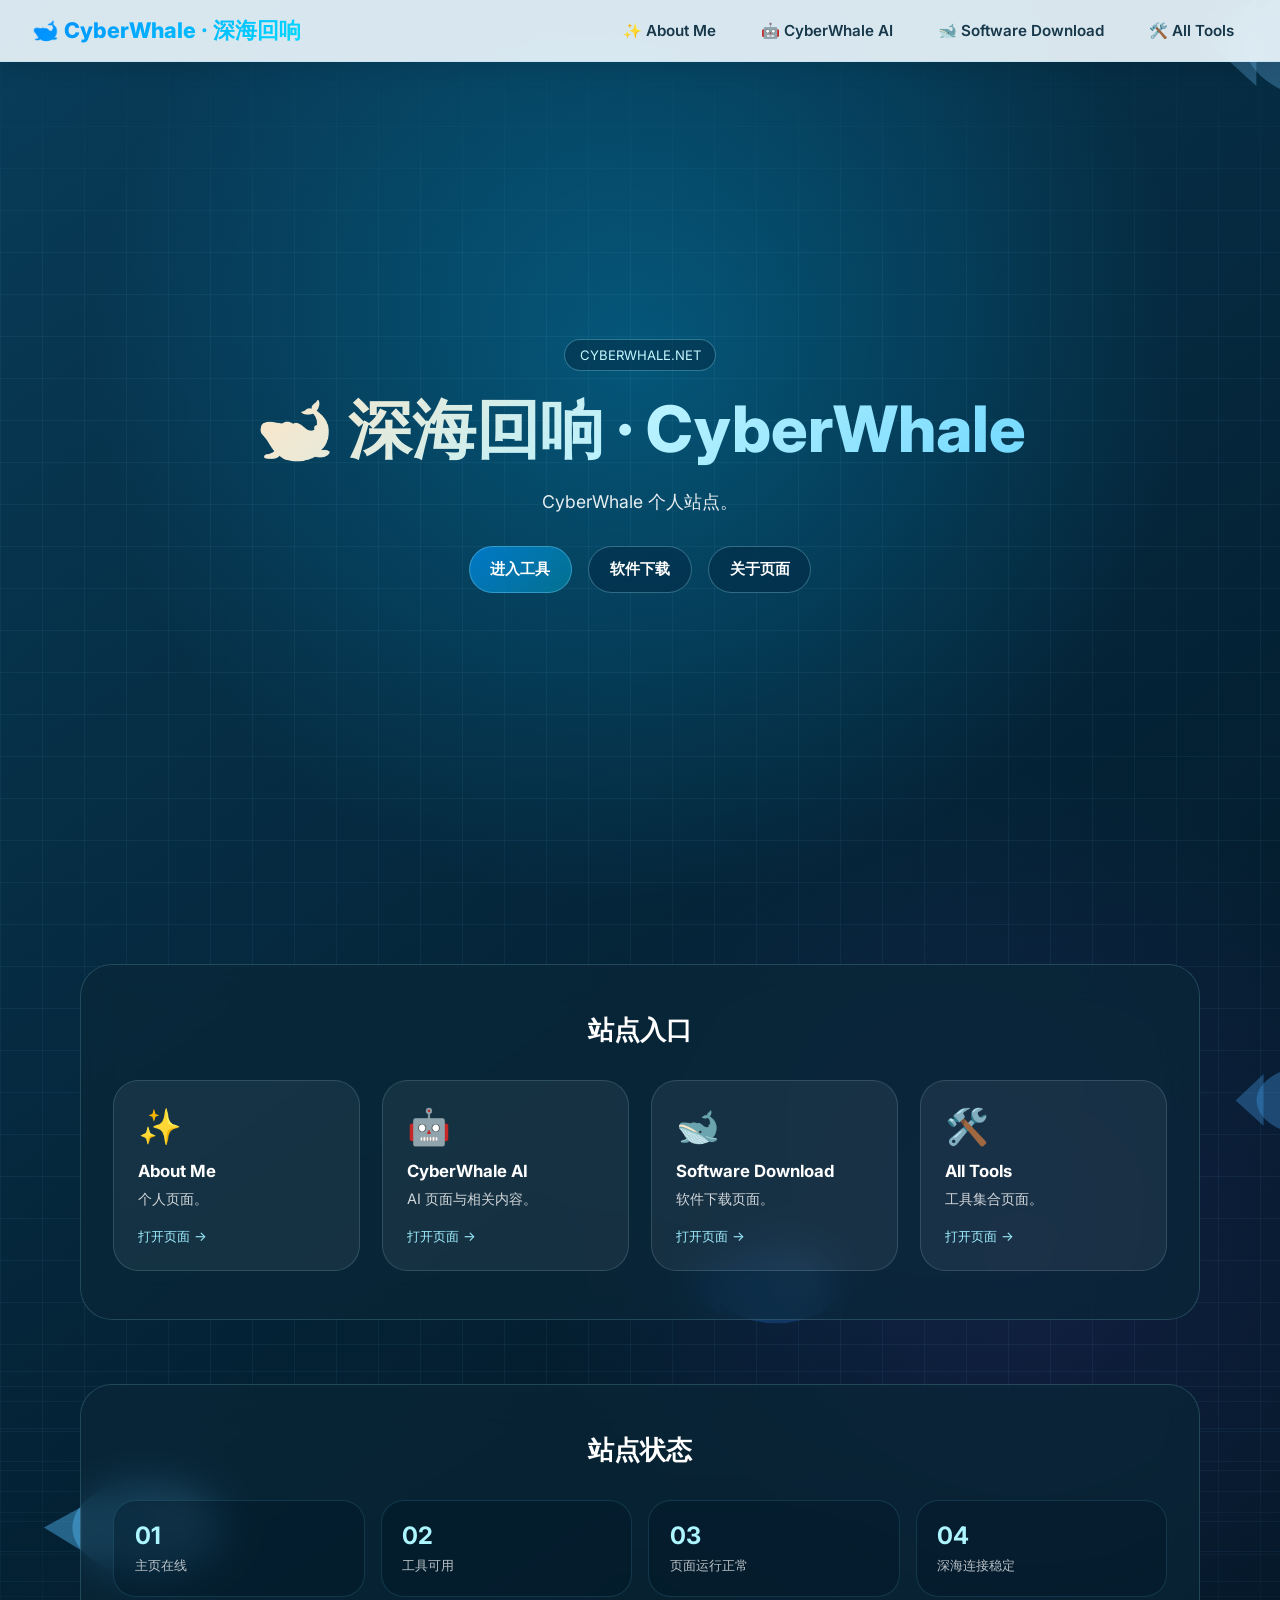
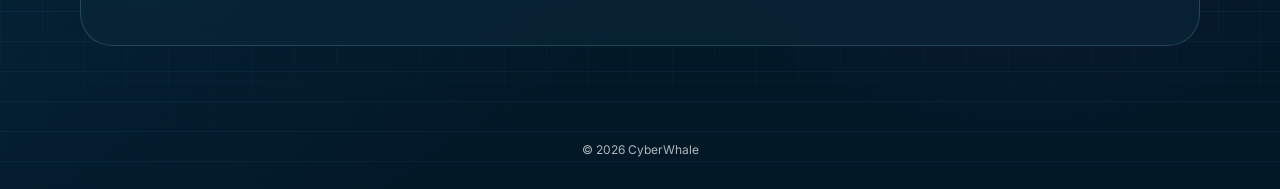
==== commit 82d6c837: "Update index.html" ====
--- a/index.html
+++ b/index.html
@@ -4,234 +4,619 @@
 <meta charset="UTF-8">
 <meta name="viewport" content="width=device-width,initial-scale=1.0,user-scalable=yes">
 <title>CyberWhale · 深海回响</title>
-<link rel="shortcut icon" type="image/x-icon" href="./favicon.png">
+
+<link rel="shortcut icon" type="image/x-icon"
+href="https://i.imgs.ovh/2026/05/02/bf29034af039328180ea8abd6d6abba5.png">
+
 <link href="https://fonts.googleapis.com/css2?family=Inter:wght@300;400;600;700;800&display=swap" rel="stylesheet">
+
 <style>
-*{margin:0;padding:0;box-sizing:border-box}
-body{font-family:'Inter',system-ui,-apple-system,sans-serif;background:#071f31;color:#fff;overflow-x:hidden}
-a{text-decoration:none}
-.top-toolbar{position:fixed;top:0;left:0;width:100%;z-index:100;padding:.9rem 2rem;background:rgba(255,255,255,.9);backdrop-filter:blur(14px);box-shadow:0 4px 24px rgba(0,0,0,.08);border-bottom:1px solid rgba(255,255,255,.55)}
-.toolbar-container{max-width:1300px;margin:auto;display:flex;align-items:center;justify-content:space-between;gap:1rem;flex-wrap:wrap}
-.logo-area{font-weight:800;font-size:1.35rem;background:linear-gradient(135deg,#0066cc,#00b7ff);-webkit-background-clip:text;background-clip:text;color:transparent}
-.nav-links{display:flex;align-items:center;gap:1.4rem;flex-wrap:wrap}
-.nav-item,.sound-control{color:#1e2f3e;border-radius:999px;transition:.25s}
-.nav-item{font-size:.98rem;font-weight:600;padding:.45rem .85rem}
-.nav-item:hover{background:rgba(0,100,200,.1);color:#0066cc}
-.sound-control{cursor:pointer;font-size:.9rem;padding:.4rem 1rem;background:rgba(0,0,0,.05);border:1px solid rgba(0,0,0,.05)}
-.sound-control:hover{background:rgba(0,120,200,.15)}
-.ocean-wrapper{position:relative;width:100%;min-height:100vh;overflow:hidden;background:radial-gradient(circle at 50% 25%,rgba(50,160,220,.32),transparent 38%),linear-gradient(145deg,#0a4c6e 0%,#022b3f 100%)}
-.whale-canvas{position:absolute;inset:0;width:100%;height:100%;pointer-events:none;z-index:5}
-.wave-bg{position:absolute;left:0;bottom:0;width:100%;height:25%;z-index:2;pointer-events:none;background:repeating-linear-gradient(transparent 0,transparent 29px,rgba(80,180,255,.18) 30px)}
-.hero-content{position:relative;z-index:20;min-height:100vh;display:flex;flex-direction:column;justify-content:center;align-items:center;text-align:center;padding:6rem 1.5rem 4rem;backdrop-filter:blur(3px)}
-.hero-title{font-size:4rem;font-weight:800;background:linear-gradient(135deg,#ffe6c7,#c0f0ff,#7fdbff);-webkit-background-clip:text;background-clip:text;color:transparent;animation:fadeUp 1s ease}
-.hero-sub{font-size:1.25rem;margin-top:1rem;opacity:.92;max-width:650px;line-height:1.8}
-.scroll-hint{margin-top:3rem;font-size:.85rem;background:rgba(0,0,0,.32);padding:.55rem 1.1rem;border-radius:999px;animation:bounce 2s infinite}
-.section{position:relative;z-index:20;max-width:1100px;margin:4rem auto;padding:3rem 2rem;background:rgba(10,40,55,.68);backdrop-filter:blur(18px);border-radius:2rem;border:1px solid rgba(255,255,220,.22)}
-.section-title{text-align:center;font-weight:600}
-.card-grid{display:flex;flex-wrap:wrap;justify-content:center;gap:2rem;margin-top:2rem}
-.card{width:260px;text-align:center;padding:1.8rem;border-radius:2rem;background:rgba(255,255,245,.1);backdrop-filter:blur(10px);border:1px solid rgba(255,215,150,.35);transition:.3s}
-.card:hover{transform:translateY(-10px);background:rgba(255,240,200,.18);border-color:#ffcf8a}
-.emoji-big{display:block;font-size:3rem;margin-bottom:.8rem}
-.card p{font-size:.95rem;line-height:1.7;opacity:.9;margin-top:.55rem}
-.secret-quote{font-style:italic;font-size:.86rem;margin-top:.65rem;color:#dff5ff}
-.hidden-message{opacity:0;transform:translateY(20px);transition:.8s;margin-top:2rem;text-align:center;font-weight:600;line-height:1.8}
-.hidden-message.reveal{opacity:1;transform:translateY(0)}
-.tips{text-align:center;font-size:.85rem;opacity:.85;margin-top:2rem;padding-top:2rem;border-top:1px solid rgba(255,255,200,.18)}
-footer{text-align:center;padding:2rem;font-size:.75rem;opacity:.7}
-@keyframes fadeUp{from{opacity:0;transform:translateY(30px)}to{opacity:1;transform:translateY(0)}}
-@keyframes bounce{0%,100%{transform:translateY(0)}50%{transform:translateY(8px)}}
+*{
+margin:0;
+padding:0;
+box-sizing:border-box
+}
+
+body{
+font-family:'Inter',system-ui,-apple-system,sans-serif;
+background:#061827;
+color:#fff;
+overflow-x:hidden
+}
+
+a{
+text-decoration:none;
+color:inherit
+}
+
+.top-toolbar{
+position:fixed;
+top:0;
+left:0;
+width:100%;
+z-index:100;
+padding:.85rem 2rem;
+background:rgba(240,250,255,.9);
+backdrop-filter:blur(16px);
+box-shadow:0 4px 26px rgba(0,0,0,.12);
+border-bottom:1px solid rgba(150,220,255,.25)
+}
+
+.toolbar-container{
+max-width:1300px;
+margin:auto;
+display:flex;
+align-items:center;
+justify-content:space-between;
+gap:1rem;
+flex-wrap:wrap
+}
+
+.logo-area{
+font-weight:800;
+font-size:1.35rem;
+background:linear-gradient(135deg,#008cff,#00d9ff);
+-webkit-background-clip:text;
+background-clip:text;
+color:transparent
+}
+
+.nav-links{
+display:flex;
+align-items:center;
+gap:1rem;
+flex-wrap:wrap
+}
+
+.nav-item{
+font-size:.95rem;
+font-weight:600;
+padding:.45rem .9rem;
+border-radius:999px;
+color:#17384a;
+transition:.25s
+}
+
+.nav-item:hover{
+background:rgba(0,140,255,.12);
+color:#0070d8
+}
+
+.ocean-wrapper{
+position:relative;
+width:100%;
+min-height:100vh;
+overflow:hidden;
+background:
+radial-gradient(circle at 50% 20%,rgba(0,190,255,.28),transparent 35%),
+radial-gradient(circle at 80% 70%,rgba(120,90,255,.12),transparent 30%),
+linear-gradient(145deg,#083d5a,#031827 78%)
+}
+
+.grid-bg{
+position:absolute;
+inset:0;
+background-image:
+linear-gradient(rgba(120,220,255,.06) 1px,transparent 1px),
+linear-gradient(90deg,rgba(120,220,255,.06) 1px,transparent 1px);
+background-size:42px 42px;
+mask-image:linear-gradient(to bottom,transparent,black 15%,black 80%,transparent);
+z-index:1
+}
+
+.wave-bg{
+position:absolute;
+left:0;
+bottom:0;
+width:100%;
+height:25%;
+z-index:2;
+pointer-events:none;
+background:
+repeating-linear-gradient(
+transparent 0,
+transparent 29px,
+rgba(80,180,255,.12) 30px
+)
+}
+
+.whale-canvas{
+position:absolute;
+inset:0;
+width:100%;
+height:100%;
+pointer-events:none;
+z-index:5
+}
+
+.hero-content{
+position:relative;
+z-index:20;
+min-height:100vh;
+display:flex;
+flex-direction:column;
+justify-content:center;
+align-items:center;
+text-align:center;
+padding:6rem 1.5rem 4rem
+}
+
+.badge{
+font-size:.82rem;
+padding:.45rem .9rem;
+border:1px solid rgba(130,230,255,.35);
+border-radius:999px;
+background:rgba(0,30,50,.4);
+color:#c5f6ff;
+margin-bottom:1rem
+}
+
+.hero-title{
+font-size:4rem;
+font-weight:800;
+background:linear-gradient(135deg,#ffe6c7,#b8f2ff,#70d8ff);
+-webkit-background-clip:text;
+background-clip:text;
+color:transparent;
+animation:fadeUp 1s ease
+}
+
+.hero-sub{
+font-size:1.1rem;
+margin-top:1rem;
+opacity:.9
+}
+
+.hero-actions{
+display:flex;
+gap:1rem;
+flex-wrap:wrap;
+justify-content:center;
+margin-top:2rem
+}
+
+.btn{
+padding:.8rem 1.3rem;
+border-radius:999px;
+font-weight:700;
+font-size:.92rem;
+transition:.25s;
+border:1px solid rgba(160,235,255,.3);
+background:rgba(0,35,60,.42);
+backdrop-filter:blur(10px)
+}
+
+.btn:hover{
+transform:translateY(-4px);
+background:rgba(0,160,230,.18)
+}
+
+.btn.primary{
+background:linear-gradient(135deg,rgba(0,150,255,.65),rgba(0,220,255,.3))
+}
+
+.section{
+position:relative;
+z-index:20;
+max-width:1120px;
+margin:4rem auto;
+padding:3rem 2rem;
+background:rgba(10,40,55,.62);
+backdrop-filter:blur(18px);
+border-radius:2rem;
+border:1px solid rgba(160,230,255,.18)
+}
+
+.section-title{
+text-align:center;
+font-size:1.6rem;
+font-weight:700
+}
+
+.card-grid{
+display:grid;
+grid-template-columns:repeat(auto-fit,minmax(240px,1fr));
+gap:1.4rem;
+margin-top:2rem
+}
+
+.card{
+padding:1.5rem;
+border-radius:1.6rem;
+background:rgba(255,255,255,.06);
+border:1px solid rgba(180,230,255,.16);
+transition:.3s
+}
+
+.card:hover{
+transform:translateY(-8px);
+background:rgba(255,255,255,.1);
+border-color:rgba(140,230,255,.35)
+}
+
+.card-icon{
+font-size:2.2rem;
+margin-bottom:.8rem
+}
+
+.card h3{
+font-size:1.05rem;
+margin-bottom:.4rem
+}
+
+.card p{
+font-size:.9rem;
+line-height:1.7;
+opacity:.8
+}
+
+.card-link{
+display:inline-block;
+margin-top:1rem;
+font-size:.84rem;
+color:#9eeeff
+}
+
+.status-grid{
+display:grid;
+grid-template-columns:repeat(auto-fit,minmax(180px,1fr));
+gap:1rem;
+margin-top:2rem
+}
+
+.status-box{
+padding:1.3rem;
+border-radius:1.4rem;
+background:rgba(0,20,35,.35);
+border:1px solid rgba(100,220,255,.14)
+}
+
+.status-box strong{
+font-size:1.5rem;
+color:#aef6ff
+}
+
+.status-box span{
+display:block;
+margin-top:.4rem;
+font-size:.82rem;
+opacity:.72
+}
+
+footer{
+position:relative;
+z-index:20;
+text-align:center;
+padding:2rem;
+font-size:.75rem;
+opacity:.68
+}
+
+@keyframes fadeUp{
+from{
+opacity:0;
+transform:translateY(30px)
+}
+to{
+opacity:1;
+transform:translateY(0)
+}
+}
+
 @media(max-width:700px){
-.top-toolbar{padding:.8rem 1rem}
-.toolbar-container{flex-direction:column}
-.nav-links{justify-content:center;gap:.7rem}
-.hero-title{font-size:2.4rem}
-.hero-sub{font-size:1rem}
-.section{margin:3rem 1rem;padding:2rem 1rem}
+
+.top-toolbar{
+padding:.8rem 1rem
+}
+
+.toolbar-container{
+flex-direction:column
+}
+
+.nav-links{
+justify-content:center;
+gap:.5rem
+}
+
+.hero-title{
+font-size:2.4rem
+}
+
+.hero-sub{
+font-size:1rem
+}
+
+.section{
+margin:3rem 1rem;
+padding:2rem 1rem
+}
+
 }
 </style>
 </head>
+
 <body>
+
 <header class="top-toolbar">
 <div class="toolbar-container">
-<a href="#" class="logo-area" data-link="home">🐋 CyberWhale · 深海回响</a>
+
+<a href="#" class="logo-area" data-link="home">
+🐋 CyberWhale · 深海回响
+</a>
+
 <nav class="nav-links">
 <a href="#" class="nav-item" data-link="about">✨ About Me</a>
 <a href="#" class="nav-item" data-link="ai">🤖 CyberWhale AI</a>
 <a href="#" class="nav-item" data-link="download">🐋 Software Download</a>
 <a href="#" class="nav-item" data-link="tools">🛠️ All Tools</a>
 </nav>
-<div class="sound-control" id="soundToggleBtn">🔊 鲸歌萦绕 · 播放深海之音</div>
+
 </div>
 </header>
+
 <main class="ocean-wrapper">
+
+<div class="grid-bg"></div>
+
 <canvas id="whaleCanvas" class="whale-canvas"></canvas>
+
 <div class="wave-bg"></div>
+
 <section class="hero-content">
-<h1 class="hero-title">🐋 赛博鲸鱼 · 赛博深潜</h1>
-<p class="hero-sub">「在数据的深海中，遨游无界，聆听蔚蓝的低语」</p>
-<div class="scroll-hint">↓ 继续下滑，深海里藏着惊喜小礼物 ↓</div>
+
+<div class="badge">
+CYBERWHALE.NET
+</div>
+
+<h1 class="hero-title">
+🐋 深海回响 · CyberWhale
+</h1>
+
+<p class="hero-sub">
+CyberWhale 个人站点。
+</p>
+
+<div class="hero-actions">
+<a href="#" class="btn primary" data-link="tools">
+进入工具
+</a>
+
+<a href="#" class="btn" data-link="download">
+软件下载
+</a>
+
+<a href="#" class="btn" data-link="about">
+关于页面
+</a>
+</div>
+
 </section>
-<section class="section" id="surpriseZone">
-<h2 class="section-title">✨ 深潜奇遇 · 鲸喜礼盒 ✨</h2>
+
+<section class="section">
+
+<h2 class="section-title">
+站点入口
+</h2>
+
 <div class="card-grid">
-<div class="card">
-<span class="emoji-big">🎐</span>
-<h3>鲸语回响</h3>
-<p>如果你听到鲸歌，那是海洋深处的记忆。CyberWhale 默默守护每一串数字浪花。</p>
-<div class="secret-quote">“低语似光，游弋成诗”</div>
-</div>
-<div class="card">
-<span class="emoji-big">🌌</span>
-<h3>数字北极星</h3>
-<p>每一次访问，都是一次星辰交汇。愿你在信息海洋中保持方向感。</p>
-<div class="secret-quote">✦ 深海之上，也有星光 ✦</div>
-</div>
-<div class="card">
-<span class="emoji-big">🎁</span>
-<h3>潮汐盲盒</h3>
-<p>隐藏彩蛋：连续点击海面三次，会浮现一段赛博诗篇。</p>
-<div class="secret-quote" id="easterEggTrigger">🐙 戳我会有小小惊喜</div>
-</div>
-</div>
-<div class="hidden-message" id="hiddenMessageBox">
-🌊✨ 恭喜你发现深海的密语 ✨🌊<br>
-「鲸从不焦虑，因为整片海洋都是它的游乐场」
-</div>
-<div class="tips">💡 小惊喜：连续点击海面三次，会泛起涟漪语。</div>
+
+<a href="#" class="card" data-link="about">
+<div class="card-icon">✨</div>
+<h3>About Me</h3>
+<p>个人页面。</p>
+<span class="card-link">打开页面 →</span>
+</a>
+
+<a href="#" class="card" data-link="ai">
+<div class="card-icon">🤖</div>
+<h3>CyberWhale AI</h3>
+<p>AI 页面与相关内容。</p>
+<span class="card-link">打开页面 →</span>
+</a>
+
+<a href="#" class="card" data-link="download">
+<div class="card-icon">🐋</div>
+<h3>Software Download</h3>
+<p>软件下载页面。</p>
+<span class="card-link">打开页面 →</span>
+</a>
+
+<a href="#" class="card" data-link="tools">
+<div class="card-icon">🛠️</div>
+<h3>All Tools</h3>
+<p>工具集合页面。</p>
+<span class="card-link">打开页面 →</span>
+</a>
+
+</div>
+
 </section>
-<footer>© 2026 CyberWhale · 深海漫游者 | 遨游比特之海</footer>
+
+<section class="section">
+
+<h2 class="section-title">
+站点状态
+</h2>
+
+<div class="status-grid">
+
+<div class="status-box">
+<strong>01</strong>
+<span>主页在线</span>
+</div>
+
+<div class="status-box">
+<strong>02</strong>
+<span>工具可用</span>
+</div>
+
+<div class="status-box">
+<strong>03</strong>
+<span>页面运行正常</span>
+</div>
+
+<div class="status-box">
+<strong>04</strong>
+<span>深海连接稳定</span>
+</div>
+
+</div>
+
+</section>
+
+<footer>
+© 2026 CyberWhale
+</footer>
+
 </main>
+
 <script>
 (function(){
+
 const SITE_CONFIG={
-home:"/",
-about:"/about",
-ai:"/ai",
-download:"/download",
-tools:"/tools"
+home:"https://cyberwhale.net",
+about:"https://cyberwhale.net/about",
+ai:"https://cyberwhale.net/ai",
+download:"https://cyberwhale.net/download",
+tools:"https://cyberwhale.net/tools"
 };
+
 const canvas=document.getElementById("whaleCanvas");
 const ctx=canvas.getContext("2d");
-let width=0,height=0,whales=[];
+
+let width=0;
+let height=0;
+let whales=[];
+
 function resizeCanvas(){
+
 const wrap=document.querySelector(".ocean-wrapper");
+
 width=wrap.clientWidth;
 height=wrap.clientHeight;
+
 canvas.width=width;
 canvas.height=height;
-}
+
+}
+
 function initWhales(){
+
 const data=[
-["rgba(60,140,210,.45)",70,.2,.05],
-["rgba(80,180,240,.5)",95,.15,-.03],
-["rgba(40,110,190,.4)",55,.25,.07],
-["rgba(120,200,255,.35)",120,-.1,.02],
-["rgba(30,90,160,.5)",80,.18,-.06]
+["rgba(60,140,210,.4)",70,.2,.05],
+["rgba(80,180,240,.45)",95,.15,-.03],
+["rgba(40,110,190,.35)",55,.25,.07],
+["rgba(120,200,255,.28)",120,-.1,.02],
+["rgba(30,90,160,.42)",80,.18,-.06]
 ];
+
 whales=data.map(item=>({
-color:item[0],size:item[1],speedX:item[2],speedY:item[3],
-x:Math.random()*1.2,y:Math.random()*.9,phase:Math.random()*Math.PI*2
+color:item[0],
+size:item[1],
+speedX:item[2],
+speedY:item[3],
+x:Math.random()*1.2,
+y:Math.random()*.9,
+phase:Math.random()*Math.PI*2
 }));
-}
+
+}
+
 function drawWhale(w){
-const x=w.x*width,y=w.y*height,s=w.size,t=Date.now()*.003+w.phase;
+
+const x=w.x*width;
+const y=w.y*height;
+const s=w.size;
+const t=Date.now()*.003+w.phase;
+
 ctx.save();
+
 ctx.translate(x,y);
+
 ctx.beginPath();
 ctx.ellipse(0,0,s*.8,s*.5,0,0,Math.PI*2);
 ctx.fillStyle=w.color;
 ctx.fill();
+
 ctx.beginPath();
 ctx.arc(s*.3,-s*.15,s*.07,0,Math.PI*2);
 ctx.fillStyle="#fff";
 ctx.fill();
+
 ctx.beginPath();
 ctx.arc(s*.32,-s*.18,s*.03,0,Math.PI*2);
 ctx.fillStyle="#020b1a";
 ctx.fill();
+
 ctx.beginPath();
 ctx.moveTo(-s*.7,-s*.3+Math.sin(t)*s*.1);
 ctx.lineTo(-s*1.1,0);
 ctx.lineTo(-s*.7,s*.3+Math.cos(t)*s*.1);
 ctx.fillStyle=w.color;
 ctx.fill();
+
 ctx.restore();
-}
+
+}
+
 function animate(){
+
 ctx.clearRect(0,0,width,height);
+
 whales.forEach(w=>{
+
 w.x+=w.speedX*.006;
 w.y+=w.speedY*.004;
+
 if(w.x>1.1)w.x=-.2;
 if(w.x<-.2)w.x=1.1;
+
 if(w.y>1.05)w.y=-.05;
 if(w.y<-.05)w.y=1.05;
+
 drawWhale(w);
+
 });
+
 requestAnimationFrame(animate);
-}
+
+}
+
 function bindLinks(){
+
 document.querySelectorAll("[data-link]").forEach(el=>{
+
 el.addEventListener("click",e=>{
+
 e.preventDefault();
+
 const key=el.dataset.link;
-location.href=SITE_CONFIG[key]||"/";
+
+window.location.href=SITE_CONFIG[key]||"/";
+
 });
+
 });
-}
-function bindSound(){
-const btn=document.getElementById("soundToggleBtn");
-let active=false;
-btn.addEventListener("click",e=>{
-e.preventDefault();
-active=!active;
-btn.textContent=active?"🔊 鲸歌悠扬 · 点击静默深海":"🔊 鲸歌萦绕 · 播放深海之音";
-btn.style.background=active?"rgba(0,120,200,.2)":"";
-});
-}
-function showToast(msg){
-const div=document.createElement("div");
-div.textContent=msg;
-div.style.cssText="position:fixed;left:50%;bottom:25%;transform:translateX(-50%);z-index:9999;padding:12px 24px;border-radius:999px;background:rgba(0,30,50,.86);color:#b0f0ff;border:1px solid #3ec1ff;backdrop-filter:blur(12px);white-space:nowrap";
-document.body.appendChild(div);
-setTimeout(()=>div.remove(),2300);
-}
-function bindEasterEggs(){
-const hidden=document.getElementById("hiddenMessageBox");
-new IntersectionObserver(entries=>{
-entries.forEach(e=>{if(e.isIntersecting)hidden.classList.add("reveal")});
-},{threshold:.4}).observe(hidden);
-document.getElementById("easterEggTrigger").addEventListener("click",e=>{
-e.stopPropagation();
-showToast("🐋 深海祝福：愿你永远保持探索欲");
-});
-let count=0,timer=null;
-document.querySelector(".ocean-wrapper").addEventListener("click",e=>{
-if(e.target.closest(".sound-control,.card,a"))return;
-count++;
-clearTimeout(timer);
-timer=setTimeout(()=>count=0,800);
-if(count===3){
-const poems=[
-"🌊 浪花托起鲸歌，比特化作蔚蓝",
-"🐋 数字海洋里，鲸鱼从不迷航",
-"✨ 赛博深潜者永不迷失方向",
-"💧 水花四溅，鲸语低吟"
-];
-showToast(poems[Math.floor(Math.random()*poems.length)]);
-count=0;
-}
-});
-}
+
+}
+
 window.addEventListener("resize",resizeCanvas);
+
 resizeCanvas();
+
 initWhales();
+
 animate();
+
 bindLinks();
-bindSound();
-bindEasterEggs();
-console.log("%c🐋 Welcome to CyberWhale","color:#0af;font-size:14px;");
+
+console.log(
+"%c🐋 CyberWhale · 深海回响",
+"color:#0af;font-size:14px;"
+);
+
 })();
 </script>
+
 </body>
 </html>
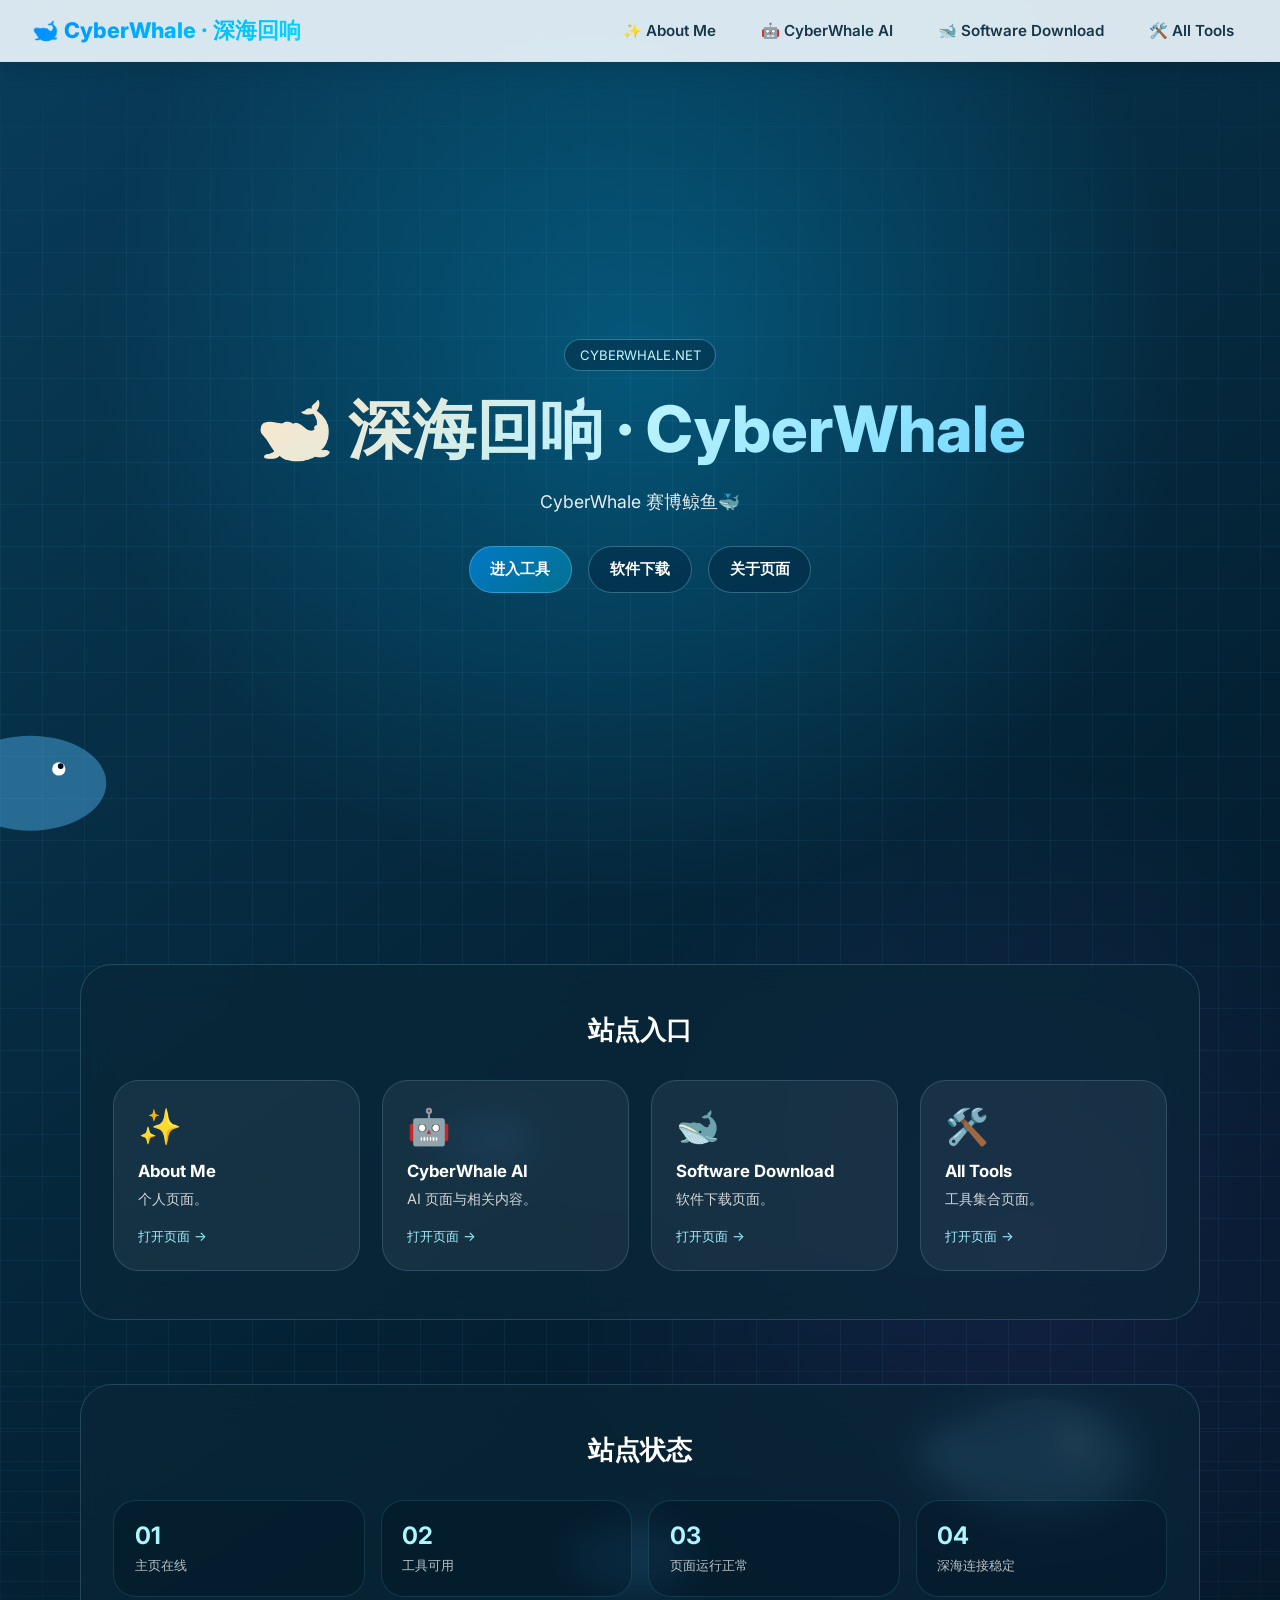
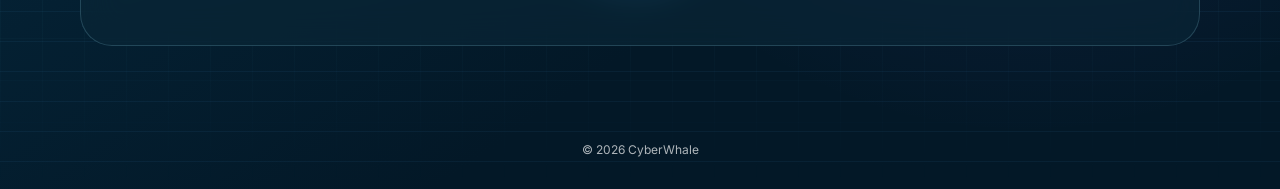
==== commit 4e25a2e8: "Update index.html" ====
--- a/index.html
+++ b/index.html
@@ -373,7 +373,7 @@
 </h1>
 
 <p class="hero-sub">
-CyberWhale 个人站点。
+CyberWhale 赛博鲸鱼🐳
 </p>
 
 <div class="hero-actions">
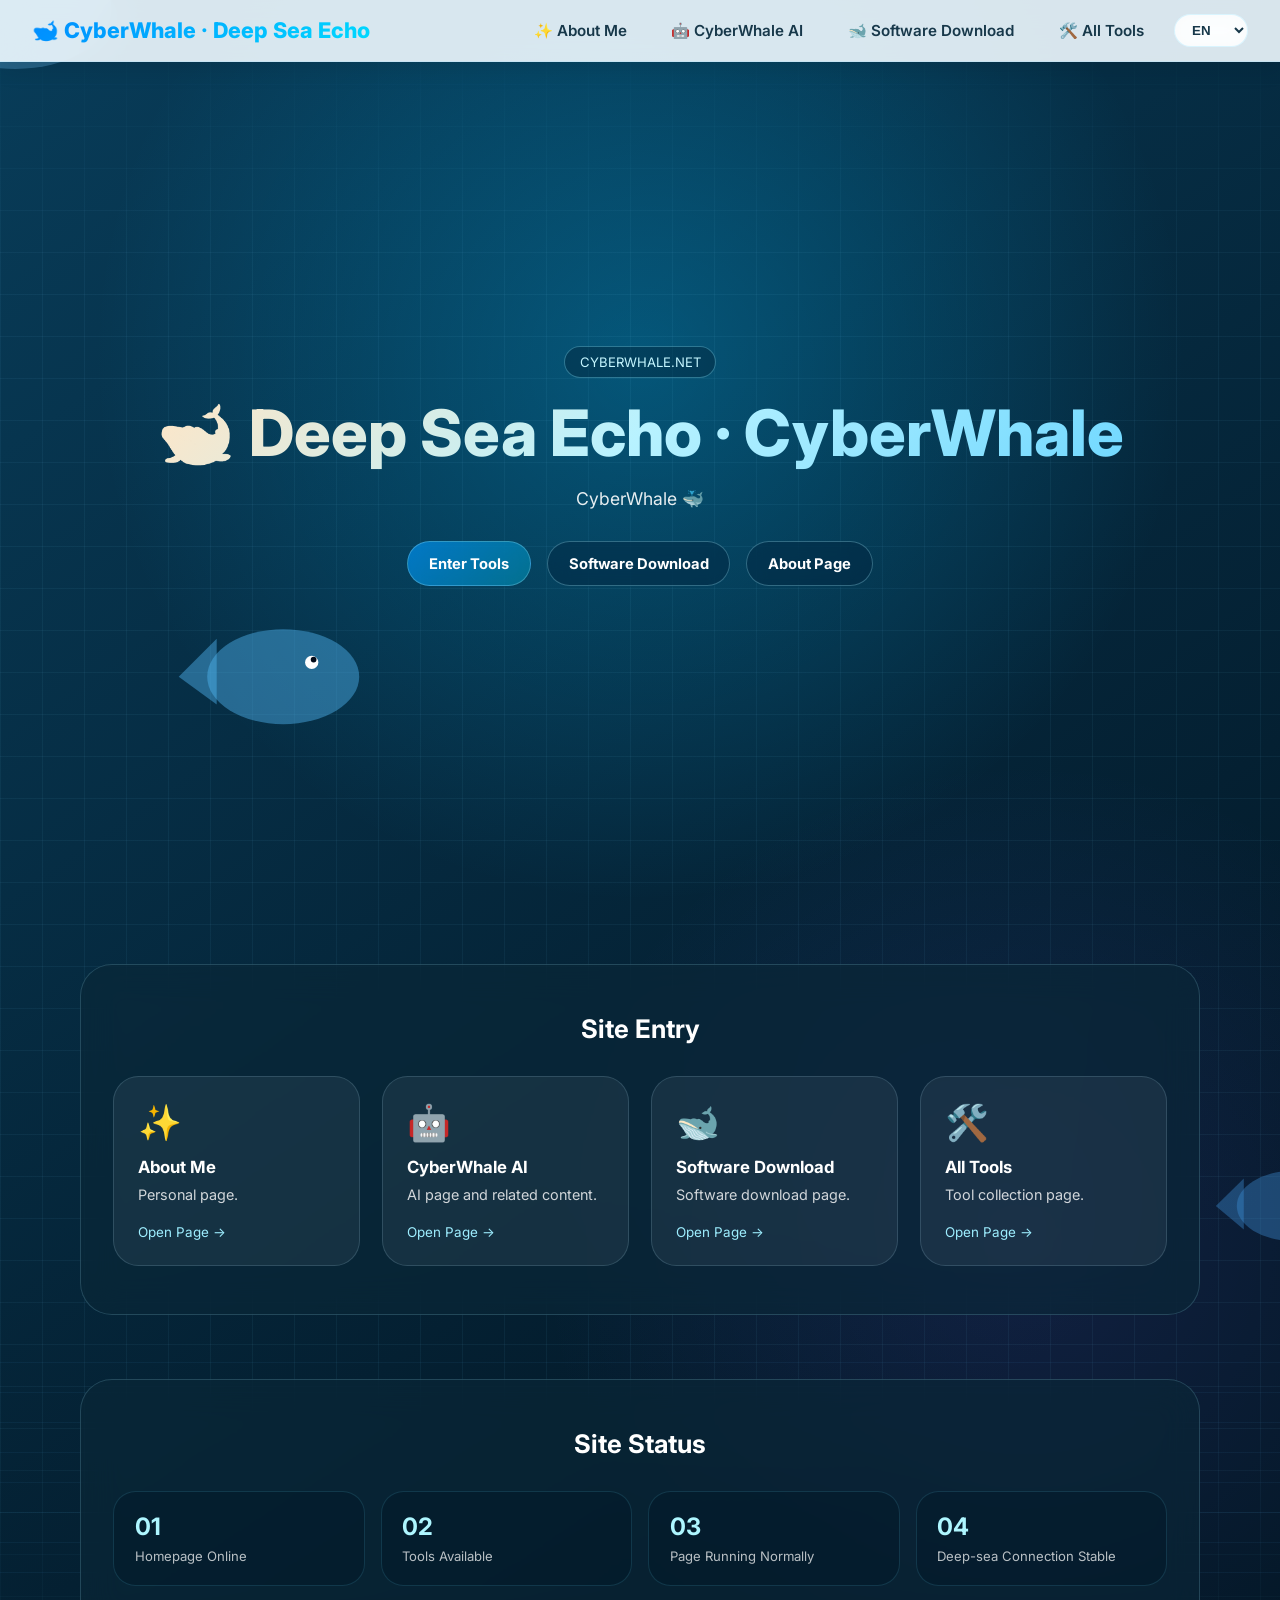
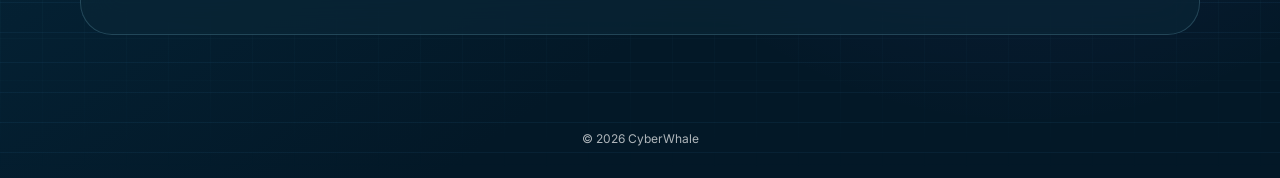
==== commit a4966c0c: "Update index.html" ====
--- a/index.html
+++ b/index.html
@@ -1,622 +1,705 @@
 <!DOCTYPE html>
 <html lang="zh-CN">
+
 <head>
-<meta charset="UTF-8">
-<meta name="viewport" content="width=device-width,initial-scale=1.0,user-scalable=yes">
-<title>CyberWhale · 深海回响</title>
-
-<link rel="shortcut icon" type="image/x-icon"
-href="https://i.imgs.ovh/2026/05/02/bf29034af039328180ea8abd6d6abba5.png">
-
-<link href="https://fonts.googleapis.com/css2?family=Inter:wght@300;400;600;700;800&display=swap" rel="stylesheet">
-
-<style>
-*{
-margin:0;
-padding:0;
-box-sizing:border-box
-}
-
-body{
-font-family:'Inter',system-ui,-apple-system,sans-serif;
-background:#061827;
-color:#fff;
-overflow-x:hidden
-}
-
-a{
-text-decoration:none;
-color:inherit
-}
-
-.top-toolbar{
-position:fixed;
-top:0;
-left:0;
-width:100%;
-z-index:100;
-padding:.85rem 2rem;
-background:rgba(240,250,255,.9);
-backdrop-filter:blur(16px);
-box-shadow:0 4px 26px rgba(0,0,0,.12);
-border-bottom:1px solid rgba(150,220,255,.25)
-}
-
-.toolbar-container{
-max-width:1300px;
-margin:auto;
-display:flex;
-align-items:center;
-justify-content:space-between;
-gap:1rem;
-flex-wrap:wrap
-}
-
-.logo-area{
-font-weight:800;
-font-size:1.35rem;
-background:linear-gradient(135deg,#008cff,#00d9ff);
--webkit-background-clip:text;
-background-clip:text;
-color:transparent
-}
-
-.nav-links{
-display:flex;
-align-items:center;
-gap:1rem;
-flex-wrap:wrap
-}
-
-.nav-item{
-font-size:.95rem;
-font-weight:600;
-padding:.45rem .9rem;
-border-radius:999px;
-color:#17384a;
-transition:.25s
-}
-
-.nav-item:hover{
-background:rgba(0,140,255,.12);
-color:#0070d8
-}
-
-.ocean-wrapper{
-position:relative;
-width:100%;
-min-height:100vh;
-overflow:hidden;
-background:
-radial-gradient(circle at 50% 20%,rgba(0,190,255,.28),transparent 35%),
-radial-gradient(circle at 80% 70%,rgba(120,90,255,.12),transparent 30%),
-linear-gradient(145deg,#083d5a,#031827 78%)
-}
-
-.grid-bg{
-position:absolute;
-inset:0;
-background-image:
-linear-gradient(rgba(120,220,255,.06) 1px,transparent 1px),
-linear-gradient(90deg,rgba(120,220,255,.06) 1px,transparent 1px);
-background-size:42px 42px;
-mask-image:linear-gradient(to bottom,transparent,black 15%,black 80%,transparent);
-z-index:1
-}
-
-.wave-bg{
-position:absolute;
-left:0;
-bottom:0;
-width:100%;
-height:25%;
-z-index:2;
-pointer-events:none;
-background:
-repeating-linear-gradient(
-transparent 0,
-transparent 29px,
-rgba(80,180,255,.12) 30px
-)
-}
-
-.whale-canvas{
-position:absolute;
-inset:0;
-width:100%;
-height:100%;
-pointer-events:none;
-z-index:5
-}
-
-.hero-content{
-position:relative;
-z-index:20;
-min-height:100vh;
-display:flex;
-flex-direction:column;
-justify-content:center;
-align-items:center;
-text-align:center;
-padding:6rem 1.5rem 4rem
-}
-
-.badge{
-font-size:.82rem;
-padding:.45rem .9rem;
-border:1px solid rgba(130,230,255,.35);
-border-radius:999px;
-background:rgba(0,30,50,.4);
-color:#c5f6ff;
-margin-bottom:1rem
-}
-
-.hero-title{
-font-size:4rem;
-font-weight:800;
-background:linear-gradient(135deg,#ffe6c7,#b8f2ff,#70d8ff);
--webkit-background-clip:text;
-background-clip:text;
-color:transparent;
-animation:fadeUp 1s ease
-}
-
-.hero-sub{
-font-size:1.1rem;
-margin-top:1rem;
-opacity:.9
-}
-
-.hero-actions{
-display:flex;
-gap:1rem;
-flex-wrap:wrap;
-justify-content:center;
-margin-top:2rem
-}
-
-.btn{
-padding:.8rem 1.3rem;
-border-radius:999px;
-font-weight:700;
-font-size:.92rem;
-transition:.25s;
-border:1px solid rgba(160,235,255,.3);
-background:rgba(0,35,60,.42);
-backdrop-filter:blur(10px)
-}
-
-.btn:hover{
-transform:translateY(-4px);
-background:rgba(0,160,230,.18)
-}
-
-.btn.primary{
-background:linear-gradient(135deg,rgba(0,150,255,.65),rgba(0,220,255,.3))
-}
-
-.section{
-position:relative;
-z-index:20;
-max-width:1120px;
-margin:4rem auto;
-padding:3rem 2rem;
-background:rgba(10,40,55,.62);
-backdrop-filter:blur(18px);
-border-radius:2rem;
-border:1px solid rgba(160,230,255,.18)
-}
-
-.section-title{
-text-align:center;
-font-size:1.6rem;
-font-weight:700
-}
-
-.card-grid{
-display:grid;
-grid-template-columns:repeat(auto-fit,minmax(240px,1fr));
-gap:1.4rem;
-margin-top:2rem
-}
-
-.card{
-padding:1.5rem;
-border-radius:1.6rem;
-background:rgba(255,255,255,.06);
-border:1px solid rgba(180,230,255,.16);
-transition:.3s
-}
-
-.card:hover{
-transform:translateY(-8px);
-background:rgba(255,255,255,.1);
-border-color:rgba(140,230,255,.35)
-}
-
-.card-icon{
-font-size:2.2rem;
-margin-bottom:.8rem
-}
-
-.card h3{
-font-size:1.05rem;
-margin-bottom:.4rem
-}
-
-.card p{
-font-size:.9rem;
-line-height:1.7;
-opacity:.8
-}
-
-.card-link{
-display:inline-block;
-margin-top:1rem;
-font-size:.84rem;
-color:#9eeeff
-}
-
-.status-grid{
-display:grid;
-grid-template-columns:repeat(auto-fit,minmax(180px,1fr));
-gap:1rem;
-margin-top:2rem
-}
-
-.status-box{
-padding:1.3rem;
-border-radius:1.4rem;
-background:rgba(0,20,35,.35);
-border:1px solid rgba(100,220,255,.14)
-}
-
-.status-box strong{
-font-size:1.5rem;
-color:#aef6ff
-}
-
-.status-box span{
-display:block;
-margin-top:.4rem;
-font-size:.82rem;
-opacity:.72
-}
-
-footer{
-position:relative;
-z-index:20;
-text-align:center;
-padding:2rem;
-font-size:.75rem;
-opacity:.68
-}
-
-@keyframes fadeUp{
-from{
-opacity:0;
-transform:translateY(30px)
-}
-to{
-opacity:1;
-transform:translateY(0)
-}
-}
-
-@media(max-width:700px){
-
-.top-toolbar{
-padding:.8rem 1rem
-}
-
-.toolbar-container{
-flex-direction:column
-}
-
-.nav-links{
-justify-content:center;
-gap:.5rem
-}
-
-.hero-title{
-font-size:2.4rem
-}
-
-.hero-sub{
-font-size:1rem
-}
-
-.section{
-margin:3rem 1rem;
-padding:2rem 1rem
-}
-
-}
-</style>
+    <meta charset="UTF-8">
+    <meta name="viewport" content="width=device-width,initial-scale=1.0,user-scalable=yes">
+    <title>CyberWhale · 深海回响</title>
+    <link rel="shortcut icon" type="image/x-icon"
+        href="https://i.imgs.ovh/2026/05/02/bf29034af039328180ea8abd6d6abba5.png">
+    <link href="https://fonts.googleapis.com/css2?family=Inter:wght@300;400;600;700;800&display=swap" rel="stylesheet">
+    <style>
+        * {
+            margin: 0;
+            padding: 0;
+            box-sizing: border-box
+        }
+
+        body {
+            font-family: 'Inter', system-ui, -apple-system, sans-serif;
+            background: #061827;
+            color: #fff;
+            overflow-x: hidden
+        }
+
+        a {
+            text-decoration: none;
+            color: inherit
+        }
+
+        .top-toolbar {
+            position: fixed;
+            top: 0;
+            left: 0;
+            width: 100%;
+            z-index: 100;
+            padding: .85rem 2rem;
+            background: rgba(240, 250, 255, .9);
+            backdrop-filter: blur(16px);
+            box-shadow: 0 4px 26px rgba(0, 0, 0, .12);
+            border-bottom: 1px solid rgba(150, 220, 255, .25)
+        }
+
+        .toolbar-container {
+            max-width: 1300px;
+            margin: auto;
+            display: flex;
+            align-items: center;
+            justify-content: space-between;
+            gap: 1rem;
+            flex-wrap: wrap
+        }
+
+        .logo-area {
+            font-weight: 800;
+            font-size: 1.35rem;
+            background: linear-gradient(135deg, #008cff, #00d9ff);
+            -webkit-background-clip: text;
+            background-clip: text;
+            color: transparent
+        }
+
+        .nav-links {
+            display: flex;
+            align-items: center;
+            gap: 1rem;
+            flex-wrap: wrap
+        }
+
+        .nav-item {
+            font-size: .95rem;
+            font-weight: 600;
+            padding: .45rem .9rem;
+            border-radius: 999px;
+            color: #17384a;
+            transition: .25s
+        }
+
+        .nav-item:hover {
+            background: rgba(0, 140, 255, .12);
+            color: #0070d8
+        }
+
+        .lang-select {
+            padding: .45rem .8rem;
+            border-radius: 999px;
+            border: 1px solid rgba(120, 220, 255, .25);
+            background: rgba(255, 255, 255, .82);
+            backdrop-filter: blur(10px);
+            font-weight: 700;
+            color: #17384a;
+            outline: none;
+            cursor: pointer;
+            transition: .25s
+        }
+
+        .lang-select:hover {
+            background: #fff;
+            color: #0070d8
+        }
+
+        .ocean-wrapper {
+            position: relative;
+            width: 100%;
+            min-height: 100vh;
+            overflow: hidden;
+            background: radial-gradient(circle at 50% 20%, rgba(0, 190, 255, .28), transparent 35%), radial-gradient(circle at 80% 70%, rgba(120, 90, 255, .12), transparent 30%), linear-gradient(145deg, #083d5a, #031827 78%)
+        }
+
+        .grid-bg {
+            position: absolute;
+            inset: 0;
+            background-image: linear-gradient(rgba(120, 220, 255, .06) 1px, transparent 1px), linear-gradient(90deg, rgba(120, 220, 255, .06) 1px, transparent 1px);
+            background-size: 42px 42px;
+            mask-image: linear-gradient(to bottom, transparent, black 15%, black 80%, transparent);
+            z-index: 1
+        }
+
+        .wave-bg {
+            position: absolute;
+            left: 0;
+            bottom: 0;
+            width: 100%;
+            height: 25%;
+            z-index: 2;
+            pointer-events: none;
+            background: repeating-linear-gradient(transparent 0, transparent 29px, rgba(80, 180, 255, .12) 30px)
+        }
+
+        .whale-canvas {
+            position: absolute;
+            inset: 0;
+            width: 100%;
+            height: 100%;
+            pointer-events: none;
+            z-index: 5
+        }
+
+        .hero-content {
+            position: relative;
+            z-index: 20;
+            min-height: 100vh;
+            display: flex;
+            flex-direction: column;
+            justify-content: center;
+            align-items: center;
+            text-align: center;
+            padding: 6rem 1.5rem 4rem
+        }
+
+        .badge {
+            font-size: .82rem;
+            padding: .45rem .9rem;
+            border: 1px solid rgba(130, 230, 255, .35);
+            border-radius: 999px;
+            background: rgba(0, 30, 50, .4);
+            color: #c5f6ff;
+            margin-bottom: 1rem
+        }
+
+        .hero-title {
+            font-size: 4rem;
+            font-weight: 800;
+            background: linear-gradient(135deg, #ffe6c7, #b8f2ff, #70d8ff);
+            -webkit-background-clip: text;
+            background-clip: text;
+            color: transparent;
+            animation: fadeUp 1s ease
+        }
+
+        .hero-sub {
+            font-size: 1.1rem;
+            margin-top: 1rem;
+            opacity: .9
+        }
+
+        .hero-actions {
+            display: flex;
+            gap: 1rem;
+            flex-wrap: wrap;
+            justify-content: center;
+            margin-top: 2rem
+        }
+
+        .btn {
+            padding: .8rem 1.3rem;
+            border-radius: 999px;
+            font-weight: 700;
+            font-size: .92rem;
+            transition: .25s;
+            border: 1px solid rgba(160, 235, 255, .3);
+            background: rgba(0, 35, 60, .42);
+            backdrop-filter: blur(10px)
+        }
+
+        .btn:hover {
+            transform: translateY(-4px);
+            background: rgba(0, 160, 230, .18)
+        }
+
+        .btn.primary {
+            background: linear-gradient(135deg, rgba(0, 150, 255, .65), rgba(0, 220, 255, .3))
+        }
+
+        .section {
+            position: relative;
+            z-index: 20;
+            max-width: 1120px;
+            margin: 4rem auto;
+            padding: 3rem 2rem;
+            background: rgba(10, 40, 55, .62);
+            backdrop-filter: blur(18px);
+            border-radius: 2rem;
+            border: 1px solid rgba(160, 230, 255, .18)
+        }
+
+        .section-title {
+            text-align: center;
+            font-size: 1.6rem;
+            font-weight: 700
+        }
+
+        .card-grid {
+            display: grid;
+            grid-template-columns: repeat(auto-fit, minmax(240px, 1fr));
+            gap: 1.4rem;
+            margin-top: 2rem
+        }
+
+        .card {
+            padding: 1.5rem;
+            border-radius: 1.6rem;
+            background: rgba(255, 255, 255, .06);
+            border: 1px solid rgba(180, 230, 255, .16);
+            transition: .3s
+        }
+
+        .card:hover {
+            transform: translateY(-8px);
+            background: rgba(255, 255, 255, .1);
+            border-color: rgba(140, 230, 255, .35)
+        }
+
+        .card-icon {
+            font-size: 2.2rem;
+            margin-bottom: .8rem
+        }
+
+        .card h3 {
+            font-size: 1.05rem;
+            margin-bottom: .4rem
+        }
+
+        .card p {
+            font-size: .9rem;
+            line-height: 1.7;
+            opacity: .8
+        }
+
+        .card-link {
+            display: inline-block;
+            margin-top: 1rem;
+            font-size: .84rem;
+            color: #9eeeff
+        }
+
+        .status-grid {
+            display: grid;
+            grid-template-columns: repeat(auto-fit, minmax(180px, 1fr));
+            gap: 1rem;
+            margin-top: 2rem
+        }
+
+        .status-box {
+            padding: 1.3rem;
+            border-radius: 1.4rem;
+            background: rgba(0, 20, 35, .35);
+            border: 1px solid rgba(100, 220, 255, .14)
+        }
+
+        .status-box strong {
+            font-size: 1.5rem;
+            color: #aef6ff
+        }
+
+        .status-box span {
+            display: block;
+            margin-top: .4rem;
+            font-size: .82rem;
+            opacity: .72
+        }
+
+        footer {
+            position: relative;
+            z-index: 20;
+            text-align: center;
+            padding: 2rem;
+            font-size: .75rem;
+            opacity: .68
+        }
+
+        @keyframes fadeUp {
+            from {
+                opacity: 0;
+                transform: translateY(30px)
+            }
+
+            to {
+                opacity: 1;
+                transform: translateY(0)
+            }
+        }
+
+        @media(max-width:700px) {
+            .top-toolbar {
+                padding: .8rem 1rem
+            }
+
+            .toolbar-container {
+                flex-direction: column
+            }
+
+            .nav-links {
+                justify-content: center;
+                gap: .5rem
+            }
+
+            .hero-title {
+                font-size: 2.4rem
+            }
+
+            .hero-sub {
+                font-size: 1rem
+            }
+
+            .section {
+                margin: 3rem 1rem;
+                padding: 2rem 1rem
+            }
+        }
+    </style>
 </head>
 
 <body>
-
-<header class="top-toolbar">
-<div class="toolbar-container">
-
-<a href="#" class="logo-area" data-link="home">
-🐋 CyberWhale · 深海回响
-</a>
-
-<nav class="nav-links">
-<a href="#" class="nav-item" data-link="about">✨ About Me</a>
-<a href="#" class="nav-item" data-link="ai">🤖 CyberWhale AI</a>
-<a href="#" class="nav-item" data-link="download">🐋 Software Download</a>
-<a href="#" class="nav-item" data-link="tools">🛠️ All Tools</a>
-</nav>
-
-</div>
-</header>
-
-<main class="ocean-wrapper">
-
-<div class="grid-bg"></div>
-
-<canvas id="whaleCanvas" class="whale-canvas"></canvas>
-
-<div class="wave-bg"></div>
-
-<section class="hero-content">
-
-<div class="badge">
-CYBERWHALE.NET
-</div>
-
-<h1 class="hero-title">
-🐋 深海回响 · CyberWhale
-</h1>
-
-<p class="hero-sub">
-CyberWhale 赛博鲸鱼🐳
-</p>
-
-<div class="hero-actions">
-<a href="#" class="btn primary" data-link="tools">
-进入工具
-</a>
-
-<a href="#" class="btn" data-link="download">
-软件下载
-</a>
-
-<a href="#" class="btn" data-link="about">
-关于页面
-</a>
-</div>
-
-</section>
-
-<section class="section">
-
-<h2 class="section-title">
-站点入口
-</h2>
-
-<div class="card-grid">
-
-<a href="#" class="card" data-link="about">
-<div class="card-icon">✨</div>
-<h3>About Me</h3>
-<p>个人页面。</p>
-<span class="card-link">打开页面 →</span>
-</a>
-
-<a href="#" class="card" data-link="ai">
-<div class="card-icon">🤖</div>
-<h3>CyberWhale AI</h3>
-<p>AI 页面与相关内容。</p>
-<span class="card-link">打开页面 →</span>
-</a>
-
-<a href="#" class="card" data-link="download">
-<div class="card-icon">🐋</div>
-<h3>Software Download</h3>
-<p>软件下载页面。</p>
-<span class="card-link">打开页面 →</span>
-</a>
-
-<a href="#" class="card" data-link="tools">
-<div class="card-icon">🛠️</div>
-<h3>All Tools</h3>
-<p>工具集合页面。</p>
-<span class="card-link">打开页面 →</span>
-</a>
-
-</div>
-
-</section>
-
-<section class="section">
-
-<h2 class="section-title">
-站点状态
-</h2>
-
-<div class="status-grid">
-
-<div class="status-box">
-<strong>01</strong>
-<span>主页在线</span>
-</div>
-
-<div class="status-box">
-<strong>02</strong>
-<span>工具可用</span>
-</div>
-
-<div class="status-box">
-<strong>03</strong>
-<span>页面运行正常</span>
-</div>
-
-<div class="status-box">
-<strong>04</strong>
-<span>深海连接稳定</span>
-</div>
-
-</div>
-
-</section>
-
-<footer>
-© 2026 CyberWhale
-</footer>
-
-</main>
-
-<script>
-(function(){
-
-const SITE_CONFIG={
-home:"https://cyberwhale.net",
-about:"https://cyberwhale.net/about",
-ai:"https://cyberwhale.net/ai",
-download:"https://cyberwhale.net/download",
-tools:"https://cyberwhale.net/tools"
-};
-
-const canvas=document.getElementById("whaleCanvas");
-const ctx=canvas.getContext("2d");
-
-let width=0;
-let height=0;
-let whales=[];
-
-function resizeCanvas(){
-
-const wrap=document.querySelector(".ocean-wrapper");
-
-width=wrap.clientWidth;
-height=wrap.clientHeight;
-
-canvas.width=width;
-canvas.height=height;
-
-}
-
-function initWhales(){
-
-const data=[
-["rgba(60,140,210,.4)",70,.2,.05],
-["rgba(80,180,240,.45)",95,.15,-.03],
-["rgba(40,110,190,.35)",55,.25,.07],
-["rgba(120,200,255,.28)",120,-.1,.02],
-["rgba(30,90,160,.42)",80,.18,-.06]
-];
-
-whales=data.map(item=>({
-color:item[0],
-size:item[1],
-speedX:item[2],
-speedY:item[3],
-x:Math.random()*1.2,
-y:Math.random()*.9,
-phase:Math.random()*Math.PI*2
-}));
-
-}
-
-function drawWhale(w){
-
-const x=w.x*width;
-const y=w.y*height;
-const s=w.size;
-const t=Date.now()*.003+w.phase;
-
-ctx.save();
-
-ctx.translate(x,y);
-
-ctx.beginPath();
-ctx.ellipse(0,0,s*.8,s*.5,0,0,Math.PI*2);
-ctx.fillStyle=w.color;
-ctx.fill();
-
-ctx.beginPath();
-ctx.arc(s*.3,-s*.15,s*.07,0,Math.PI*2);
-ctx.fillStyle="#fff";
-ctx.fill();
-
-ctx.beginPath();
-ctx.arc(s*.32,-s*.18,s*.03,0,Math.PI*2);
-ctx.fillStyle="#020b1a";
-ctx.fill();
-
-ctx.beginPath();
-ctx.moveTo(-s*.7,-s*.3+Math.sin(t)*s*.1);
-ctx.lineTo(-s*1.1,0);
-ctx.lineTo(-s*.7,s*.3+Math.cos(t)*s*.1);
-ctx.fillStyle=w.color;
-ctx.fill();
-
-ctx.restore();
-
-}
-
-function animate(){
-
-ctx.clearRect(0,0,width,height);
-
-whales.forEach(w=>{
-
-w.x+=w.speedX*.006;
-w.y+=w.speedY*.004;
-
-if(w.x>1.1)w.x=-.2;
-if(w.x<-.2)w.x=1.1;
-
-if(w.y>1.05)w.y=-.05;
-if(w.y<-.05)w.y=1.05;
-
-drawWhale(w);
-
-});
-
-requestAnimationFrame(animate);
-
-}
-
-function bindLinks(){
-
-document.querySelectorAll("[data-link]").forEach(el=>{
-
-el.addEventListener("click",e=>{
-
-e.preventDefault();
-
-const key=el.dataset.link;
-
-window.location.href=SITE_CONFIG[key]||"/";
-
-});
-
-});
-
-}
-
-window.addEventListener("resize",resizeCanvas);
-
-resizeCanvas();
-
-initWhales();
-
-animate();
-
-bindLinks();
-
-console.log(
-"%c🐋 CyberWhale · 深海回响",
-"color:#0af;font-size:14px;"
-);
-
-})();
-</script>
-
+    <header class="top-toolbar">
+        <div class="toolbar-container">
+            <a href="#" class="logo-area" data-link="home" data-i18n="logo">🐋 CyberWhale · 深海回响</a>
+            <nav class="nav-links">
+                <a href="#" class="nav-item" data-link="about" data-i18n="nav_about">✨ About Me</a>
+                <a href="#" class="nav-item" data-link="ai" data-i18n="nav_ai">🤖 CyberWhale AI</a>
+                <a href="#" class="nav-item" data-link="download" data-i18n="nav_download">🐋 Software Download</a>
+                <a href="#" class="nav-item" data-link="tools" data-i18n="nav_tools">🛠️ All Tools</a>
+                <select id="langSelect" class="lang-select">
+                    <option value="zh">中文</option>
+                    <option value="en">EN</option>
+                    <option value="fr">FR</option>
+                    <option value="ja">JP</option>
+                    <option value="de">DE</option>
+                </select>
+            </nav>
+        </div>
+    </header>
+    <main class="ocean-wrapper">
+        <div class="grid-bg"></div>
+        <canvas id="whaleCanvas" class="whale-canvas"></canvas>
+        <div class="wave-bg"></div>
+        <section class="hero-content">
+            <div class="badge">CYBERWHALE.NET</div>
+            <h1 class="hero-title" data-i18n="hero_title">🐋 深海回响 · CyberWhale</h1>
+            <p class="hero-sub" data-i18n="hero_sub">CyberWhale 赛博鲸鱼🐳</p>
+            <div class="hero-actions">
+                <a href="#" class="btn primary" data-link="tools" data-i18n="btn_tools">进入工具</a>
+                <a href="#" class="btn" data-link="download" data-i18n="btn_download">软件下载</a>
+                <a href="#" class="btn" data-link="about" data-i18n="btn_about">关于页面</a>
+            </div>
+        </section>
+        <section class="section">
+            <h2 class="section-title" data-i18n="section_entry">站点入口</h2>
+            <div class="card-grid">
+                <a href="#" class="card" data-link="about">
+                    <div class="card-icon">✨</div>
+                    <h3 data-i18n="card_about_title">About Me</h3>
+                    <p data-i18n="card_about_desc">个人页面。</p>
+                    <span class="card-link" data-i18n="open_page">打开页面 →</span>
+                </a>
+                <a href="#" class="card" data-link="ai">
+                    <div class="card-icon">🤖</div>
+                    <h3 data-i18n="card_ai_title">CyberWhale AI</h3>
+                    <p data-i18n="card_ai_desc">AI 页面与相关内容。</p>
+                    <span class="card-link" data-i18n="open_page">打开页面 →</span>
+                </a>
+                <a href="#" class="card" data-link="download">
+                    <div class="card-icon">🐋</div>
+                    <h3 data-i18n="card_download_title">Software Download</h3>
+                    <p data-i18n="card_download_desc">软件下载页面。</p>
+                    <span class="card-link" data-i18n="open_page">打开页面 →</span>
+                </a>
+                <a href="#" class="card" data-link="tools">
+                    <div class="card-icon">🛠️</div>
+                    <h3 data-i18n="card_tools_title">All Tools</h3>
+                    <p data-i18n="card_tools_desc">工具集合页面。</p>
+                    <span class="card-link" data-i18n="open_page">打开页面 →</span>
+                </a>
+            </div>
+        </section>
+        <section class="section">
+            <h2 class="section-title" data-i18n="section_status">站点状态</h2>
+            <div class="status-grid">
+                <div class="status-box">
+                    <strong>01</strong>
+                    <span data-i18n="status_home">主页在线</span>
+                </div>
+                <div class="status-box">
+                    <strong>02</strong>
+                    <span data-i18n="status_tools">工具可用</span>
+                </div>
+                <div class="status-box">
+                    <strong>03</strong>
+                    <span data-i18n="status_page">页面运行正常</span>
+                </div>
+                <div class="status-box">
+                    <strong>04</strong>
+                    <span data-i18n="status_ocean">深海连接稳定</span>
+                </div>
+            </div>
+        </section>
+        <footer data-i18n="footer">© 2026 CyberWhale</footer>
+    </main>
+    <script>
+        const I18N = {
+            zh: {
+                title: "CyberWhale · 深海回响",
+                logo: "🐋 CyberWhale · 深海回响",
+                nav_about: "✨ About Me",
+                nav_ai: "🤖 CyberWhale AI",
+                nav_download: "🐋 Software Download",
+                nav_tools: "🛠️ All Tools",
+                hero_title: "🐋 深海回响 · CyberWhale",
+                hero_sub: "CyberWhale 赛博鲸鱼🐳",
+                btn_tools: "进入工具",
+                btn_download: "软件下载",
+                btn_about: "关于页面",
+                section_entry: "站点入口",
+                card_about_title: "About Me",
+                card_about_desc: "个人页面。",
+                card_ai_title: "CyberWhale AI",
+                card_ai_desc: "AI 页面与相关内容。",
+                card_download_title: "Software Download",
+                card_download_desc: "软件下载页面。",
+                card_tools_title: "All Tools",
+                card_tools_desc: "工具集合页面。",
+                open_page: "打开页面 →",
+                section_status: "站点状态",
+                status_home: "主页在线",
+                status_tools: "工具可用",
+                status_page: "页面运行正常",
+                status_ocean: "深海连接稳定",
+                footer: "© 2026 CyberWhale"
+            },
+            en: {
+                title: "CyberWhale · Deep Sea Echo",
+                logo: "🐋 CyberWhale · Deep Sea Echo",
+                nav_about: "✨ About Me",
+                nav_ai: "🤖 CyberWhale AI",
+                nav_download: "🐋 Software Download",
+                nav_tools: "🛠️ All Tools",
+                hero_title: "🐋 Deep Sea Echo · CyberWhale",
+                hero_sub: "CyberWhale 🐳",
+                btn_tools: "Enter Tools",
+                btn_download: "Software Download",
+                btn_about: "About Page",
+                section_entry: "Site Entry",
+                card_about_title: "About Me",
+                card_about_desc: "Personal page.",
+                card_ai_title: "CyberWhale AI",
+                card_ai_desc: "AI page and related content.",
+                card_download_title: "Software Download",
+                card_download_desc: "Software download page.",
+                card_tools_title: "All Tools",
+                card_tools_desc: "Tool collection page.",
+                open_page: "Open Page →",
+                section_status: "Site Status",
+                status_home: "Homepage Online",
+                status_tools: "Tools Available",
+                status_page: "Page Running Normally",
+                status_ocean: "Deep-sea Connection Stable",
+                footer: "© 2026 CyberWhale"
+            },
+            fr: {
+                title: "CyberWhale · Écho des abysses",
+                logo: "🐋 CyberWhale · Écho des abysses",
+                nav_about: "✨ À propos",
+                nav_ai: "🤖 CyberWhale AI",
+                nav_download: "🐋 Téléchargements",
+                nav_tools: "🛠️ Tous les outils",
+                hero_title: "🐋 Écho des abysses · CyberWhale",
+                hero_sub: "CyberWhale 🐳",
+                btn_tools: "Entrer dans les outils",
+                btn_download: "Téléchargements",
+                btn_about: "À propos",
+                section_entry: "Entrée du site",
+                card_about_title: "À propos",
+                card_about_desc: "Page personnelle.",
+                card_ai_title: "CyberWhale AI",
+                card_ai_desc: "Page IA et contenus associés.",
+                card_download_title: "Téléchargements",
+                card_download_desc: "Page de téléchargement des logiciels.",
+                card_tools_title: "Tous les outils",
+                card_tools_desc: "Collection d'outils.",
+                open_page: "Ouvrir la page →",
+                section_status: "État du site",
+                status_home: "Accueil en ligne",
+                status_tools: "Outils disponibles",
+                status_page: "Page en fonctionnement normal",
+                status_ocean: "Connexion abyssale stable",
+                footer: "© 2026 CyberWhale"
+            },
+            ja: {
+                title: "CyberWhale · 深海のこだま",
+                logo: "🐋 CyberWhale · 深海のこだま",
+                nav_about: "✨ 私について",
+                nav_ai: "🤖 CyberWhale AI",
+                nav_download: "🐋 ソフトウェア",
+                nav_tools: "🛠️ すべてのツール",
+                hero_title: "🐋 深海のこだま · CyberWhale",
+                hero_sub: "CyberWhale 🐳",
+                btn_tools: "ツールへ入る",
+                btn_download: "ダウンロード",
+                btn_about: "概要ページ",
+                section_entry: "サイト入口",
+                card_about_title: "私について",
+                card_about_desc: "個人ページ。",
+                card_ai_title: "CyberWhale AI",
+                card_ai_desc: "AIページと関連コンテンツ。",
+                card_download_title: "ソフトウェア",
+                card_download_desc: "ソフトウェアのダウンロードページ。",
+                card_tools_title: "すべてのツール",
+                card_tools_desc: "ツール集ページ。",
+                open_page: "ページを開く →",
+                section_status: "サイト状態",
+                status_home: "ホームページ稼働中",
+                status_tools: "ツール利用可能",
+                status_page: "ページは正常に動作中",
+                status_ocean: "深海接続は安定",
+                footer: "© 2026 CyberWhale"
+            },
+            de: {
+                title: "CyberWhale · Tiefsee-Echo",
+                logo: "🐋 CyberWhale · Tiefsee-Echo",
+                nav_about: "✨ Über mich",
+                nav_ai: "🤖 CyberWhale AI",
+                nav_download: "🐋 Software-Download",
+                nav_tools: "🛠️ Alle Werkzeuge",
+                hero_title: "🐋 Tiefsee-Echo · CyberWhale",
+                hero_sub: "CyberWhale 🐳",
+                btn_tools: "Werkzeuge öffnen",
+                btn_download: "Software herunterladen",
+                btn_about: "Über-Seite",
+                section_entry: "Seiteneingang",
+                card_about_title: "Über mich",
+                card_about_desc: "Persönliche Seite.",
+                card_ai_title: "CyberWhale AI",
+                card_ai_desc: "KI-Seite und zugehörige Inhalte.",
+                card_download_title: "Software-Download",
+                card_download_desc: "Seite zum Herunterladen von Software.",
+                card_tools_title: "Alle Werkzeuge",
+                card_tools_desc: "Sammlung von Werkzeugen.",
+                open_page: "Seite öffnen →",
+                section_status: "Seitenstatus",
+                status_home: "Startseite online",
+                status_tools: "Werkzeuge verfügbar",
+                status_page: "Seite läuft normal",
+                status_ocean: "Tiefsee-Verbindung stabil",
+                footer: "© 2026 CyberWhale"
+            }
+        };
+        function detectLanguage() {
+            const saved = localStorage.getItem("cw_lang");
+            if (saved && I18N[saved]) return saved;
+            const lang = (navigator.language || "zh").toLowerCase();
+            if (lang.startsWith("zh")) return "zh";
+            if (lang.startsWith("en")) return "en";
+            if (lang.startsWith("fr")) return "fr";
+            if (lang.startsWith("ja")) return "ja";
+            if (lang.startsWith("de")) return "de";
+            return "zh";
+        }
+        function applyLanguage(lang) {
+            document.documentElement.lang = lang === "zh" ? "zh-CN" : lang;
+            document.title = I18N[lang].title;
+            localStorage.setItem("cw_lang", lang);
+            document.querySelectorAll("[data-i18n]").forEach(el => {
+                const key = el.dataset.i18n;
+                if (I18N[lang][key]) el.innerHTML = I18N[lang][key];
+            });
+            const selector = document.getElementById("langSelect");
+            if (selector) selector.value = lang;
+        }
+        (function () {
+            const SITE_CONFIG = {
+                home: "https://cyberwhale.net",
+                about: "https://cyberwhale.net/about",
+                ai: "https://cyberwhale.net/ai",
+                download: "https://cyberwhale.net/download",
+                tools: "https://cyberwhale.net/tools"
+            };
+            const canvas = document.getElementById("whaleCanvas");
+            const ctx = canvas.getContext("2d");
+            let width = 0;
+            let height = 0;
+            let whales = [];
+            function resizeCanvas() {
+                const wrap = document.querySelector(".ocean-wrapper");
+                width = wrap.clientWidth;
+                height = wrap.clientHeight;
+                canvas.width = width;
+                canvas.height = height;
+            }
+            function initWhales() {
+                const data = [
+                    ["rgba(60,140,210,.4)", 70, .2, .05],
+                    ["rgba(80,180,240,.45)", 95, .15, -.03],
+                    ["rgba(40,110,190,.35)", 55, .25, .07],
+                    ["rgba(120,200,255,.28)", 120, -.1, .02],
+                    ["rgba(30,90,160,.42)", 80, .18, -.06]
+                ];
+                whales = data.map(item => ({
+                    color: item[0],
+                    size: item[1],
+                    speedX: item[2],
+                    speedY: item[3],
+                    x: Math.random() * 1.2,
+                    y: Math.random() * .9,
+                    phase: Math.random() * Math.PI * 2
+                }));
+            }
+            function drawWhale(w) {
+                const x = w.x * width;
+                const y = w.y * height;
+                const s = w.size;
+                const t = Date.now() * .003 + w.phase;
+                ctx.save();
+                ctx.translate(x, y);
+                ctx.beginPath();
+                ctx.ellipse(0, 0, s * .8, s * .5, 0, 0, Math.PI * 2);
+                ctx.fillStyle = w.color;
+                ctx.fill();
+                ctx.beginPath();
+                ctx.arc(s * .3, -s * .15, s * .07, 0, Math.PI * 2);
+                ctx.fillStyle = "#fff";
+                ctx.fill();
+                ctx.beginPath();
+                ctx.arc(s * .32, -s * .18, s * .03, 0, Math.PI * 2);
+                ctx.fillStyle = "#020b1a";
+                ctx.fill();
+                ctx.beginPath();
+                ctx.moveTo(-s * .7, -s * .3 + Math.sin(t) * s * .1);
+                ctx.lineTo(-s * 1.1, 0);
+                ctx.lineTo(-s * .7, s * .3 + Math.cos(t) * s * .1);
+                ctx.fillStyle = w.color;
+                ctx.fill();
+                ctx.restore();
+            }
+            function animate() {
+                ctx.clearRect(0, 0, width, height);
+                whales.forEach(w => {
+                    w.x += w.speedX * .006;
+                    w.y += w.speedY * .004;
+                    if (w.x > 1.1) w.x = -.2;
+                    if (w.x < -.2) w.x = 1.1;
+                    if (w.y > 1.05) w.y = -.05;
+                    if (w.y < -.05) w.y = 1.05;
+                    drawWhale(w);
+                });
+                requestAnimationFrame(animate);
+            }
+            function bindLinks() {
+                document.querySelectorAll("[data-link]").forEach(el => {
+                    el.addEventListener("click", e => {
+                        e.preventDefault();
+                        const key = el.dataset.link;
+                        window.location.href = SITE_CONFIG[key] || "/";
+                    });
+                });
+            }
+            function bindLanguage() {
+                const selector = document.getElementById("langSelect");
+                applyLanguage(detectLanguage());
+                if (selector) {
+                    selector.addEventListener("change", e => {
+                        applyLanguage(e.target.value);
+                    });
+                }
+            }
+            window.addEventListener("resize", resizeCanvas);
+            resizeCanvas();
+            initWhales();
+            animate();
+            bindLinks();
+            bindLanguage();
+            console.log("%c🐋 CyberWhale · 深海回响", "color:#0af;font-size:14px;");
+        })();
+    </script>
 </body>
+
 </html>
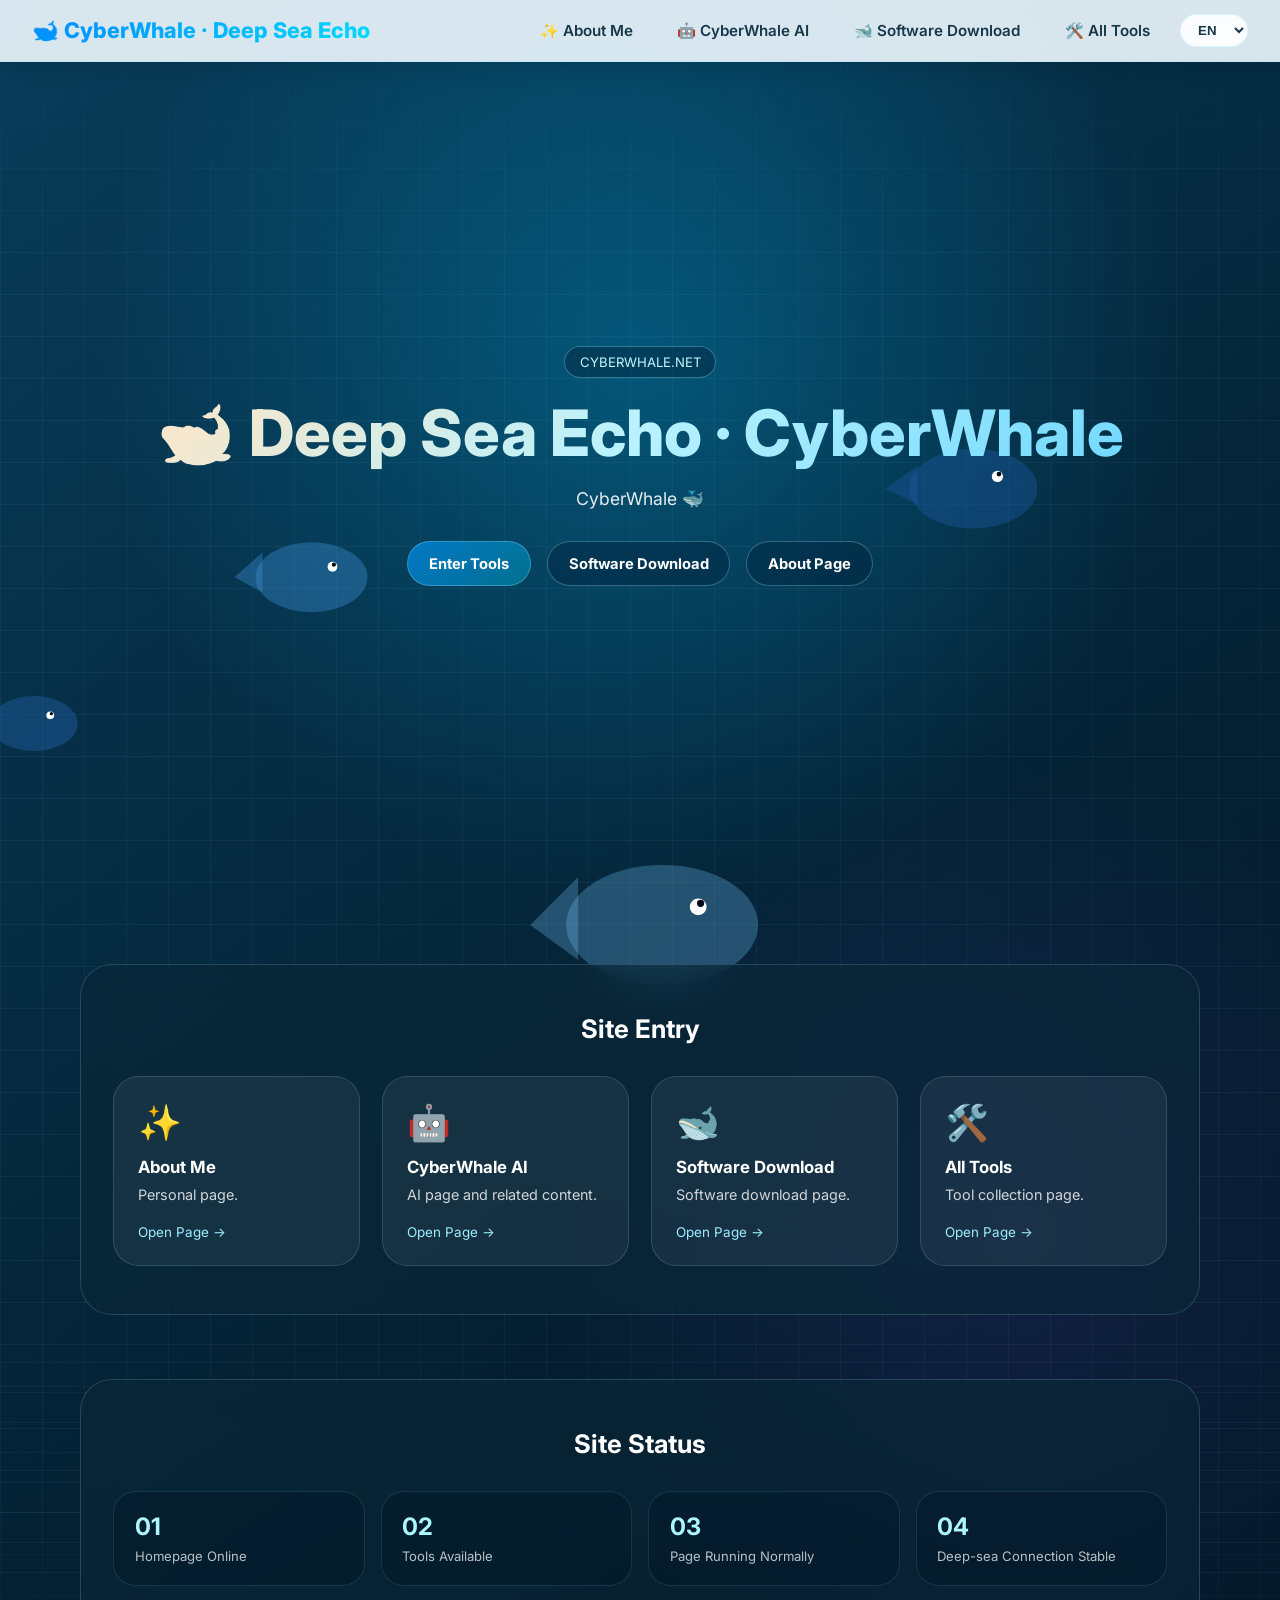
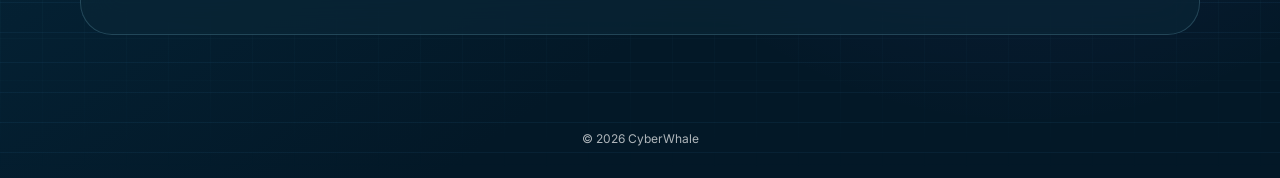
==== commit 9f728fdf: "Update index.html" ====
--- a/index.html
+++ b/index.html
@@ -350,7 +350,7 @@
                 <a href="#" class="nav-item" data-link="download" data-i18n="nav_download">🐋 Software Download</a>
                 <a href="#" class="nav-item" data-link="tools" data-i18n="nav_tools">🛠️ All Tools</a>
                 <select id="langSelect" class="lang-select">
-                    <option value="zh">中文</option>
+                    <option value="zh">CN</option>
                     <option value="en">EN</option>
                     <option value="fr">FR</option>
                     <option value="ja">JP</option>
